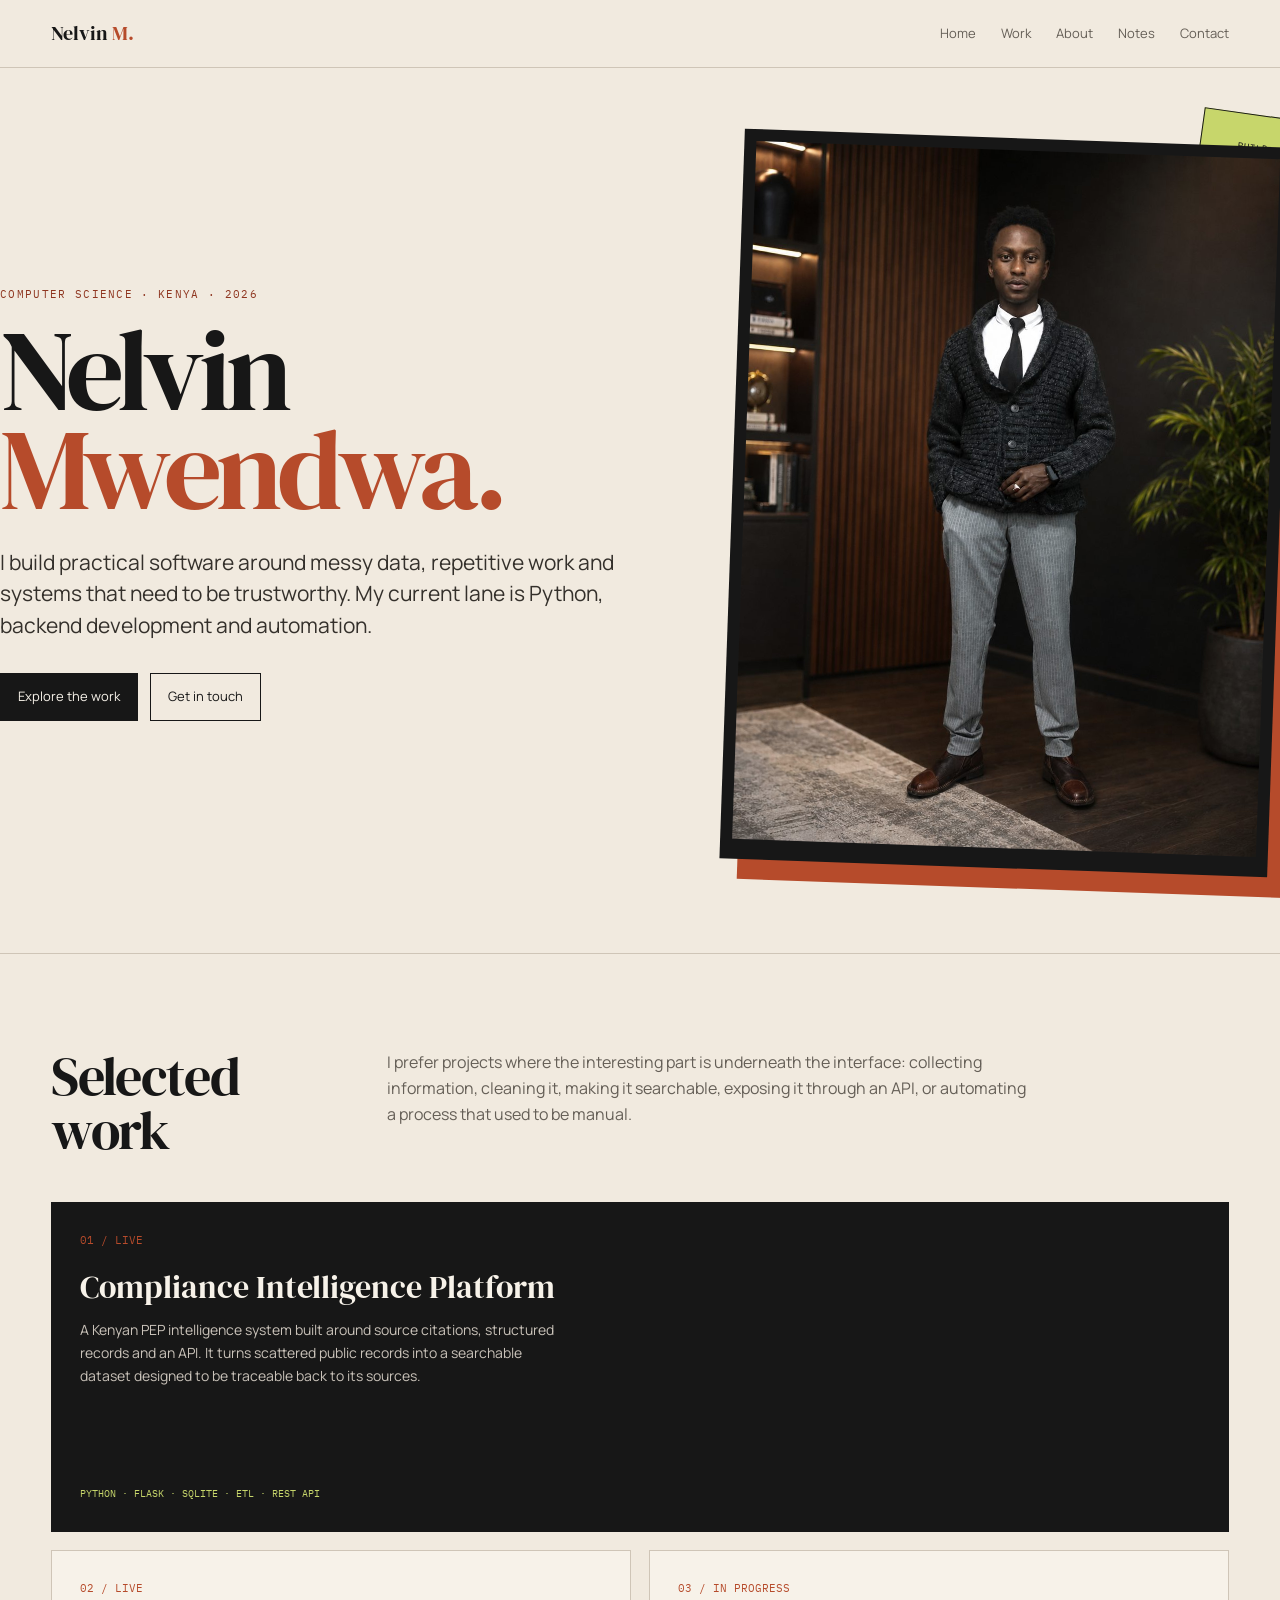
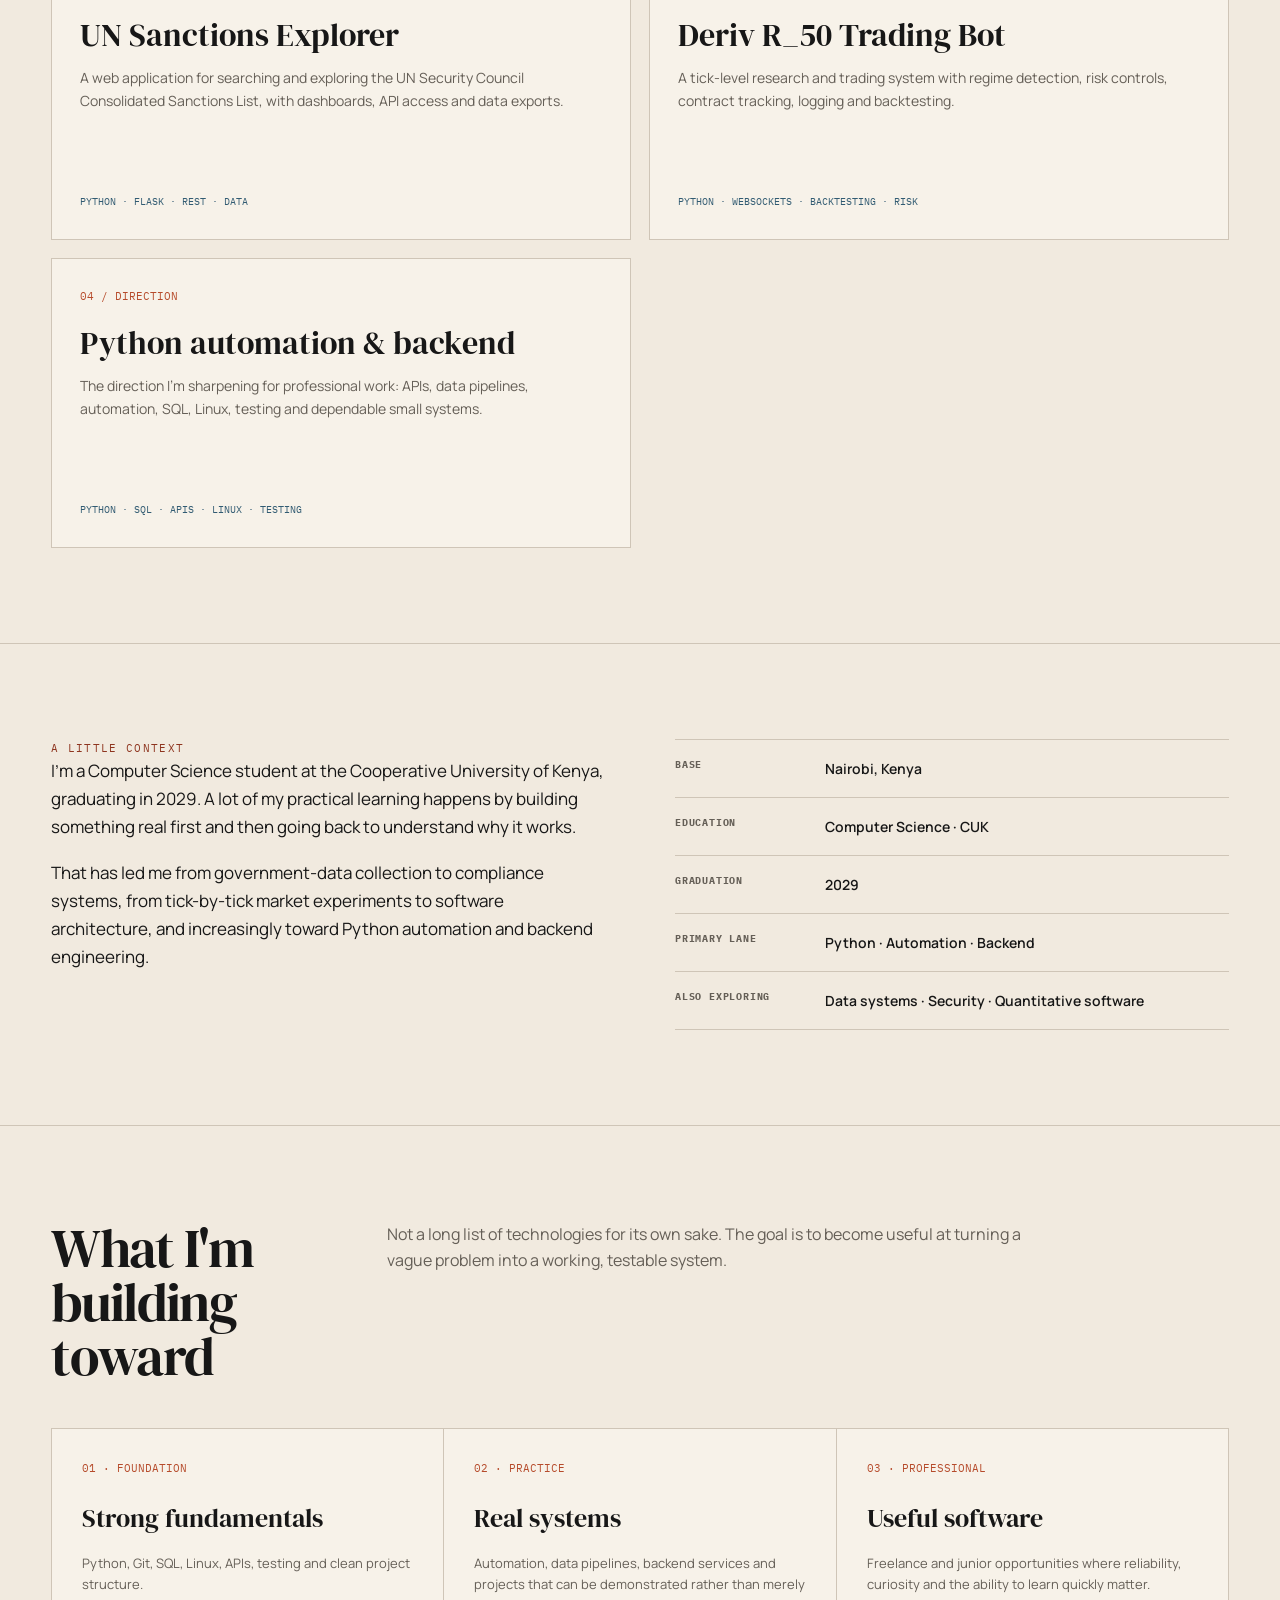
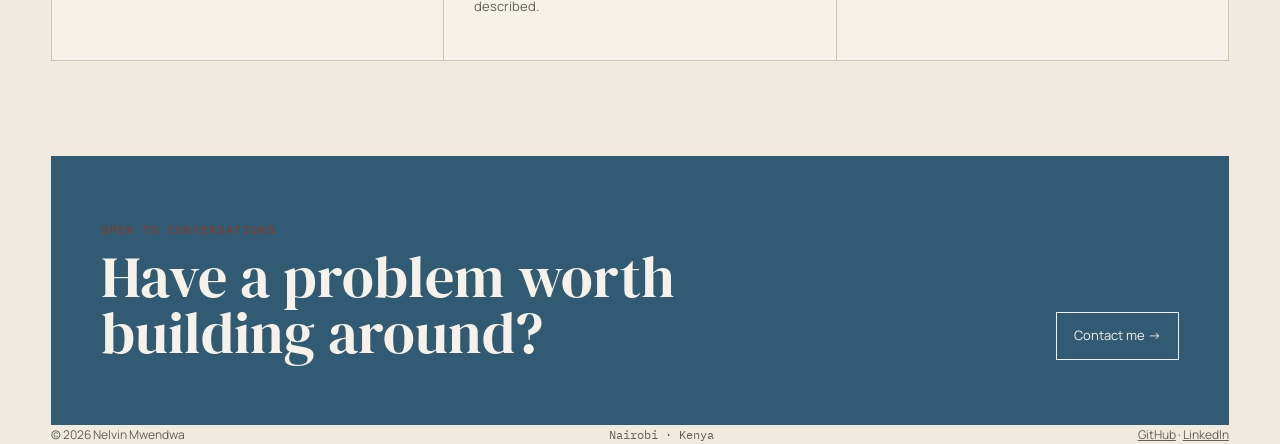
==== index.html @ d25e1cb7 "add canonical tags and fix structured data url" ====
<!doctype html><html lang="en"><head><meta charset="utf-8"><meta name="viewport" content="width=device-width,initial-scale=1">
<title>Computer Science · Python · Systems · Nelvin Mwendwa</title><meta name="description" content="Nelvin Mwendwa is a Computer Science student in Kenya building Python automation, backend systems, compliance data tools and quantitative software.">
<link rel="canonical" href="https://nelvinmwendwa.github.io/">
<link rel="preconnect" href="https://fonts.googleapis.com"><link rel="preconnect" href="https://fonts.gstatic.com" crossorigin>
<link href="https://fonts.googleapis.com/css2?family=DM+Serif+Display&family=IBM+Plex+Mono:wght@400;500&family=Manrope:wght@400;500;600;700&display=swap" rel="stylesheet"><link rel="stylesheet" href="styles.css">
<script type="application/ld+json">{"@context":"https://schema.org","@type":"Person","name":"Nelvin Mwendwa","alternateName":"Saint","jobTitle":"Computer Science student and Python / automation developer","url":"https://nelvinmwendwa.github.io/","sameAs":["https://github.com/nelvinmwendwa","https://www.linkedin.com/in/nelvin-mwendwa/"],"email":"mailto:mwendwanelvin6@gmail.com","description":"Computer Science student from Kenya building Python automation, backend systems, compliance data tools and quantitative software."}</script></head><body>
<header class="site-header"><div class="nav"><a class="brand" href="index.html">Nelvin <span>M.</span></a><nav class="navlinks"><a href="index.html">Home</a><a href="work.html">Work</a><a href="about.html">About</a><a href="writing.html">Notes</a><a href="contact.html">Contact</a></nav></div></header>
<main>
<div class="container hero">
  <div>
    <div class="kicker">Computer Science · Kenya · 2026</div>
    <h1>Nelvin<br><em>Mwendwa.</em></h1>
    <p class="lead">I build practical software around messy data, repetitive work and systems that need to be trustworthy. My current lane is Python, backend development and automation.</p>
    <div class="hero-actions"><a class="button primary" href="work.html">Explore the work</a><a class="button" href="contact.html">Get in touch</a></div>
  </div>
  <div class="hero-card"><div class="stamp">BUILD<br>TEST<br>LEARN<br>REPEAT</div><div class="photo-frame"><img src="images/portrait.jpg" alt="Portrait of Nelvin Mwendwa"></div></div>
</div>

<section class="section"><div class="container">
 <div class="section-head"><h2>Selected work</h2><p>I prefer projects where the interesting part is underneath the interface: collecting information, cleaning it, making it searchable, exposing it through an API, or automating a process that used to be manual.</p></div>
 <div class="work-grid">
  <a class="project feature" href="https://compliance-intelligence-platform-hncx.onrender.com/" target="_blank" rel="noopener"><div><div class="number">01 / LIVE</div><h3>Compliance Intelligence Platform</h3><p>A Kenyan PEP intelligence system built around source citations, structured records and an API. It turns scattered public records into a searchable dataset designed to be traceable back to its sources.</p></div><div class="stack">PYTHON · FLASK · SQLITE · ETL · REST API</div></a>
  <a class="project" href="https://un-sanctions-explorer.onrender.com/" target="_blank" rel="noopener"><div><div class="number">02 / LIVE</div><h3>UN Sanctions Explorer</h3><p>A web application for searching and exploring the UN Security Council Consolidated Sanctions List, with dashboards, API access and data exports.</p></div><div class="stack">PYTHON · FLASK · REST · DATA</div></a>
  <a class="project" href="https://github.com/nelvinmwendwa" target="_blank" rel="noopener"><div><div class="number">03 / IN PROGRESS</div><h3>Deriv R_50 Trading Bot</h3><p>A tick-level research and trading system with regime detection, risk controls, contract tracking, logging and backtesting.</p></div><div class="stack">PYTHON · WEBSOCKETS · BACKTESTING · RISK</div></a>
  <a class="project" href="work.html#automation"><div><div class="number">04 / DIRECTION</div><h3>Python automation & backend</h3><p>The direction I'm sharpening for professional work: APIs, data pipelines, automation, SQL, Linux, testing and dependable small systems.</p></div><div class="stack">PYTHON · SQL · APIS · LINUX · TESTING</div></a>
 </div>
</div></section>

<section class="section"><div class="container split">
 <div><div class="eyebrow">A little context</div><div class="copy"><p>I'm a Computer Science student at the Cooperative University of Kenya, graduating in 2029. A lot of my practical learning happens by building something real first and then going back to understand why it works.</p><p>That has led me from government-data collection to compliance systems, from tick-by-tick market experiments to software architecture, and increasingly toward Python automation and backend engineering.</p></div></div>
 <div class="fact-list">
  <div class="fact"><b>Base</b><span>Nairobi, Kenya</span></div><div class="fact"><b>Education</b><span>Computer Science · CUK</span></div><div class="fact"><b>Graduation</b><span>2029</span></div><div class="fact"><b>Primary lane</b><span>Python · Automation · Backend</span></div><div class="fact"><b>Also exploring</b><span>Data systems · Security · Quantitative software</span></div>
 </div>
</div></section>

<section class="section"><div class="container">
 <div class="section-head"><h2>What I'm building toward</h2><p>Not a long list of technologies for its own sake. The goal is to become useful at turning a vague problem into a working, testable system.</p></div>
 <div class="path"><article><div class="year">01 · FOUNDATION</div><h3>Strong fundamentals</h3><p>Python, Git, SQL, Linux, APIs, testing and clean project structure.</p></article><article><div class="year">02 · PRACTICE</div><h3>Real systems</h3><p>Automation, data pipelines, backend services and projects that can be demonstrated rather than merely described.</p></article><article><div class="year">03 · PROFESSIONAL</div><h3>Useful software</h3><p>Freelance and junior opportunities where reliability, curiosity and the ability to learn quickly matter.</p></article></div>
</div></section>

<div class="container"><section class="contact-band"><div><div class="eyebrow">Open to conversations</div><h2>Have a problem worth building around?</h2></div><a class="button" href="contact.html">Contact me →</a></section></div>
</main><footer class="container"><div>© 2026 Nelvin Mwendwa</div><div class="mono">Nairobi · Kenya</div><div><a href="https://github.com/nelvinmwendwa" target="_blank" rel="noopener">GitHub</a> · <a href="https://www.linkedin.com/in/nelvin-mwendwa/" target="_blank" rel="noopener">LinkedIn</a></div></footer></body></html>
---- styles.css ----
:root{
 --bg:#f1eadf; --paper:#f7f2e9; --ink:#171717; --muted:#655f57; --line:#cfc5b7;
 --rust:#b64b2b; --rust-dark:#8e351f; --blue:#315b72; --lime:#c7d66b;
 --serif:"DM Serif Display",Georgia,serif; --sans:"Manrope",system-ui,sans-serif; --mono:"IBM Plex Mono",monospace;
}
*{box-sizing:border-box}
html{scroll-behavior:smooth}
body{margin:0;background:var(--bg);color:var(--ink);font-family:var(--sans);line-height:1.65;-webkit-font-smoothing:antialiased}
a{color:inherit}
::selection{background:var(--lime);color:var(--ink)}
.site-header{position:sticky;top:0;z-index:20;background:rgba(241,234,223,.92);backdrop-filter:blur(10px);border-bottom:1px solid var(--line)}
.nav{max-width:1180px;margin:auto;padding:17px 28px;display:flex;justify-content:space-between;align-items:center}
.brand{font-family:var(--serif);font-size:20px;text-decoration:none}
.brand span{color:var(--rust)}
.navlinks{display:flex;gap:25px;font-size:13px}
.navlinks a{text-decoration:none;color:var(--muted)}
.navlinks a:hover,.navlinks a.active{color:var(--rust-dark)}
.container{max-width:1180px;margin:auto;padding:0 28px}
.hero{min-height:calc(100vh - 66px);display:grid;grid-template-columns:1.1fr .9fr;gap:70px;align-items:center;padding:70px 0 85px}
.kicker,.eyebrow{font-family:var(--mono);font-size:11px;letter-spacing:.12em;text-transform:uppercase;color:var(--rust-dark)}
.hero h1{font-family:var(--serif);font-size:clamp(62px,9vw,126px);line-height:.86;letter-spacing:-.045em;margin:18px 0 28px;font-weight:400}
.hero h1 em{font-style:normal;color:var(--rust)}
.lead{font-size:21px;line-height:1.5;max-width:620px;color:#34302b}
.hero-actions{display:flex;gap:12px;flex-wrap:wrap;margin-top:32px}
.button{display:inline-block;padding:12px 17px;border:1px solid var(--ink);text-decoration:none;font-size:13px}
.button.primary{background:var(--ink);color:var(--paper)}
.button:hover{transform:translateY(-1px)}
.hero-card{position:relative}
.photo-frame{background:var(--ink);padding:12px;transform:rotate(2deg);box-shadow:18px 20px 0 var(--rust)}
.photo-frame img{width:100%;aspect-ratio:3/4;object-fit:cover;filter:saturate(.9)}
.stamp{position:absolute;right:-22px;top:-24px;width:105px;height:105px;border:1px solid var(--ink);background:var(--lime);display:grid;place-items:center;text-align:center;font-family:var(--mono);font-size:10px;line-height:1.3;transform:rotate(8deg)}
.section{padding:95px 0;border-top:1px solid var(--line)}
.section-head{display:grid;grid-template-columns:.34fr 1fr;gap:50px;margin-bottom:45px}
.section-head h2{font-family:var(--serif);font-size:54px;line-height:1;margin:0;font-weight:400;letter-spacing:-.03em}
.section-head p{max-width:650px;margin:0;color:var(--muted);font-size:16px}
.work-grid{display:grid;grid-template-columns:repeat(2,1fr);gap:18px}
.project{background:var(--paper);border:1px solid var(--line);padding:28px;min-height:290px;display:flex;flex-direction:column;justify-content:space-between;text-decoration:none;transition:.18s ease}
.project:hover{border-color:var(--rust);transform:translateY(-4px);box-shadow:8px 8px 0 var(--rust)}
.project .number{font-family:var(--mono);font-size:11px;color:var(--rust)}
.project h3{font-family:var(--serif);font-size:32px;line-height:1.05;margin:22px 0 12px;font-weight:400}
.project p{color:var(--muted);font-size:14px;max-width:55ch}
.project .stack{font-family:var(--mono);font-size:10px;color:var(--blue);margin-top:20px}
.feature{grid-column:span 2;background:var(--ink);color:var(--paper);border-color:var(--ink);min-height:330px}
.feature p{color:#c9c2b9}
.feature .stack{color:var(--lime)}
.feature:hover{box-shadow:10px 10px 0 var(--lime)}
.split{display:grid;grid-template-columns:1fr 1fr;gap:70px}
.copy{font-size:17px;max-width:62ch}
.copy p{margin:0 0 18px}
.fact-list{border-top:1px solid var(--line)}
.fact{display:grid;grid-template-columns:130px 1fr;gap:20px;padding:17px 0;border-bottom:1px solid var(--line);font-size:14px}
.fact b{font-family:var(--mono);font-size:10px;text-transform:uppercase;letter-spacing:.08em;color:var(--muted)}
.fact span{font-weight:600}
.path{display:grid;grid-template-columns:repeat(3,1fr);gap:1px;background:var(--line);border:1px solid var(--line)}
.path article{background:var(--paper);padding:30px;min-height:210px}
.path .year{font-family:var(--mono);font-size:11px;color:var(--rust)}
.path h3{font-family:var(--serif);font-size:26px;font-weight:400;margin:20px 0 8px}
.path p{font-size:13px;color:var(--muted)}
.contact-band{background:var(--blue);color:#f7f2e9;padding:65px 50px;display:flex;justify-content:space-between;gap:35px;align-items:end}
.contact-band h2{font-family:var(--serif);font-weight:400;font-size:58px;line-height:.95;margin:10px 0 0;max-width:700px}
.contact-band .button{border-color:#f7f2e9;color:#f7f2e9}
footer{padding:45px 0 60px;display:flex;justify-content:space-between;gap:20px;font-size:12px;color:var(--muted)}
.mono{font-family:var(--mono)}
.page-hero{padding:85px 0 60px}
.page-hero h1{font-family:var(--serif);font-weight:400;font-size:78px;line-height:.95;margin:14px 0 20px;letter-spacing:-.035em}
.page-hero p{font-size:18px;max-width:650px;color:var(--muted)}
.entries{border-top:1px solid var(--line)}
.entry{display:grid;grid-template-columns:150px 1fr 150px;gap:30px;padding:30px 0;border-bottom:1px solid var(--line)}
.entry .date{font-family:var(--mono);font-size:11px;color:var(--muted)}
.entry h2{font-family:var(--serif);font-weight:400;font-size:30px;margin:0 0 9px}
.entry p{font-size:14px;color:var(--muted);margin:0;max-width:65ch}
.tag{text-align:right;font-family:var(--mono);font-size:10px;color:var(--rust-dark)}
.prose{max-width:720px;font-size:17px}
.prose h2{font-family:var(--serif);font-weight:400;font-size:38px;margin-top:55px}
.prose p{margin:0 0 20px}
.contact-list{max-width:760px}
.contact-row{display:grid;grid-template-columns:150px 1fr;gap:25px;padding:22px 0;border-top:1px solid var(--line);text-decoration:none}
.contact-row:last-child{border-bottom:1px solid var(--line)}
.contact-row .label{font-family:var(--mono);font-size:10px;color:var(--muted);text-transform:uppercase}
.contact-row .value{font-family:var(--serif);font-size:26px}
@media(max-width:820px){
 .hero{grid-template-columns:1fr;gap:50px;padding-top:55px}
 .hero h1{font-size:72px}.hero-card{max-width:520px}
 .section-head,.split{grid-template-columns:1fr;gap:25px}.work-grid{grid-template-columns:1fr}.feature{grid-column:auto}
 .path{grid-template-columns:1fr}.contact-band{display:block;padding:45px 28px}.contact-band h2{font-size:45px;margin-bottom:30px}
 .entry{grid-template-columns:90px 1fr}.tag{display:none}.page-hero h1{font-size:60px}
}
@media(max-width:560px){
 .nav{padding:14px 18px}.container{padding:0 18px}.navlinks{gap:12px;font-size:11px}.brand{font-size:17px}
 .hero{min-height:auto;padding:60px 0 75px}.hero h1{font-size:58px}.lead{font-size:18px}
 .section{padding:70px 0}.section-head h2{font-size:45px}.project{padding:23px}.project h3{font-size:27px}
 .fact{grid-template-columns:95px 1fr}.contact-row{grid-template-columns:90px 1fr}.contact-row .value{font-size:20px}
 footer{display:block} footer>*{margin-bottom:12px}
}

/* 2026 responsive pass */
.container{width:100%;max-width:none;margin:0;padding-left:clamp(18px,4vw,64px);padding-right:clamp(18px,4vw,64px)}
.nav{width:100%;max-width:none;margin:0;padding:17px clamp(18px,4vw,64px)}
.hero{width:100%;padding-left:0;padding-right:0;grid-template-columns:minmax(0,1.08fr) minmax(280px,.92fr);gap:clamp(36px,7vw,110px)}
.hero-card{max-width:760px;margin-left:auto;width:100%}
.photo-frame{width:100%}
.section-head{grid-template-columns:minmax(240px,.34fr) minmax(0,1fr)}
.work-grid,.path{width:100%}
.page-hero{max-width:1100px}
.notes-intro{display:grid;grid-template-columns:minmax(300px,.9fr) minmax(0,1fr);gap:clamp(30px,7vw,110px);padding:0 0 80px;align-items:end}
.notes-intro h2,.write-cta h2{font-family:var(--serif);font-size:clamp(38px,5vw,68px);font-weight:400;line-height:.98;letter-spacing:-.035em;margin:12px 0 0}
.notes-intro p{max-width:62ch;color:var(--muted);font-size:16px;margin:0}
.note-entry{grid-template-columns:clamp(100px,12vw,170px) minmax(0,1fr) clamp(100px,12vw,170px)}
.note-entry>div:nth-child(2){max-width:850px}
.note-entry p+p{margin-top:15px}
.write-cta{margin:80px 0 20px;padding:clamp(32px,5vw,70px);background:var(--ink);color:var(--paper);display:flex;justify-content:space-between;align-items:end;gap:40px}
.write-cta h2{max-width:760px}
.write-cta p{max-width:650px;color:#c9c2b9;margin:18px 0 0}
.write-cta .button{flex:0 0 auto;white-space:nowrap}

@media(min-width:1400px){
 .hero h1{font-size:clamp(100px,9vw,154px)}
 .lead{font-size:23px;max-width:700px}
 .project{min-height:330px;padding:36px}
 .project h3{font-size:38px}
 .section{padding-top:120px;padding-bottom:120px}
 .page-hero{padding-top:110px;padding-bottom:80px}
}
@media(max-width:820px){
 .hero{grid-template-columns:1fr;gap:50px}
 .hero-card{max-width:600px;margin:0}
 .notes-intro{grid-template-columns:1fr;gap:25px;padding-bottom:60px}
 .note-entry{grid-template-columns:90px minmax(0,1fr)}
 .note-entry .tag{display:none}
 .write-cta{display:block}
 .write-cta .button{margin-top:28px}
}
@media(max-width:560px){
 .nav{padding-top:14px;padding-bottom:14px}
 .navlinks{gap:10px;overflow-x:auto;white-space:nowrap;max-width:78vw;padding-bottom:2px}
 .hero h1{font-size:clamp(52px,16vw,72px)}
 .hero{padding-top:48px}
 .section{padding-top:65px;padding-bottom:65px}
 .page-hero{padding-top:65px;padding-bottom:48px}
 .page-hero h1{font-size:clamp(48px,14vw,64px)}
 .section-head h2{font-size:clamp(40px,12vw,52px)}
 .note-entry{grid-template-columns:1fr;gap:12px;padding:26px 0}
 .note-entry .date{order:0}
 .note-entry h2{font-size:27px}
 .write-cta{margin-top:55px;padding:30px 22px}
 .write-cta h2{font-size:clamp(38px,11vw,50px)}
}
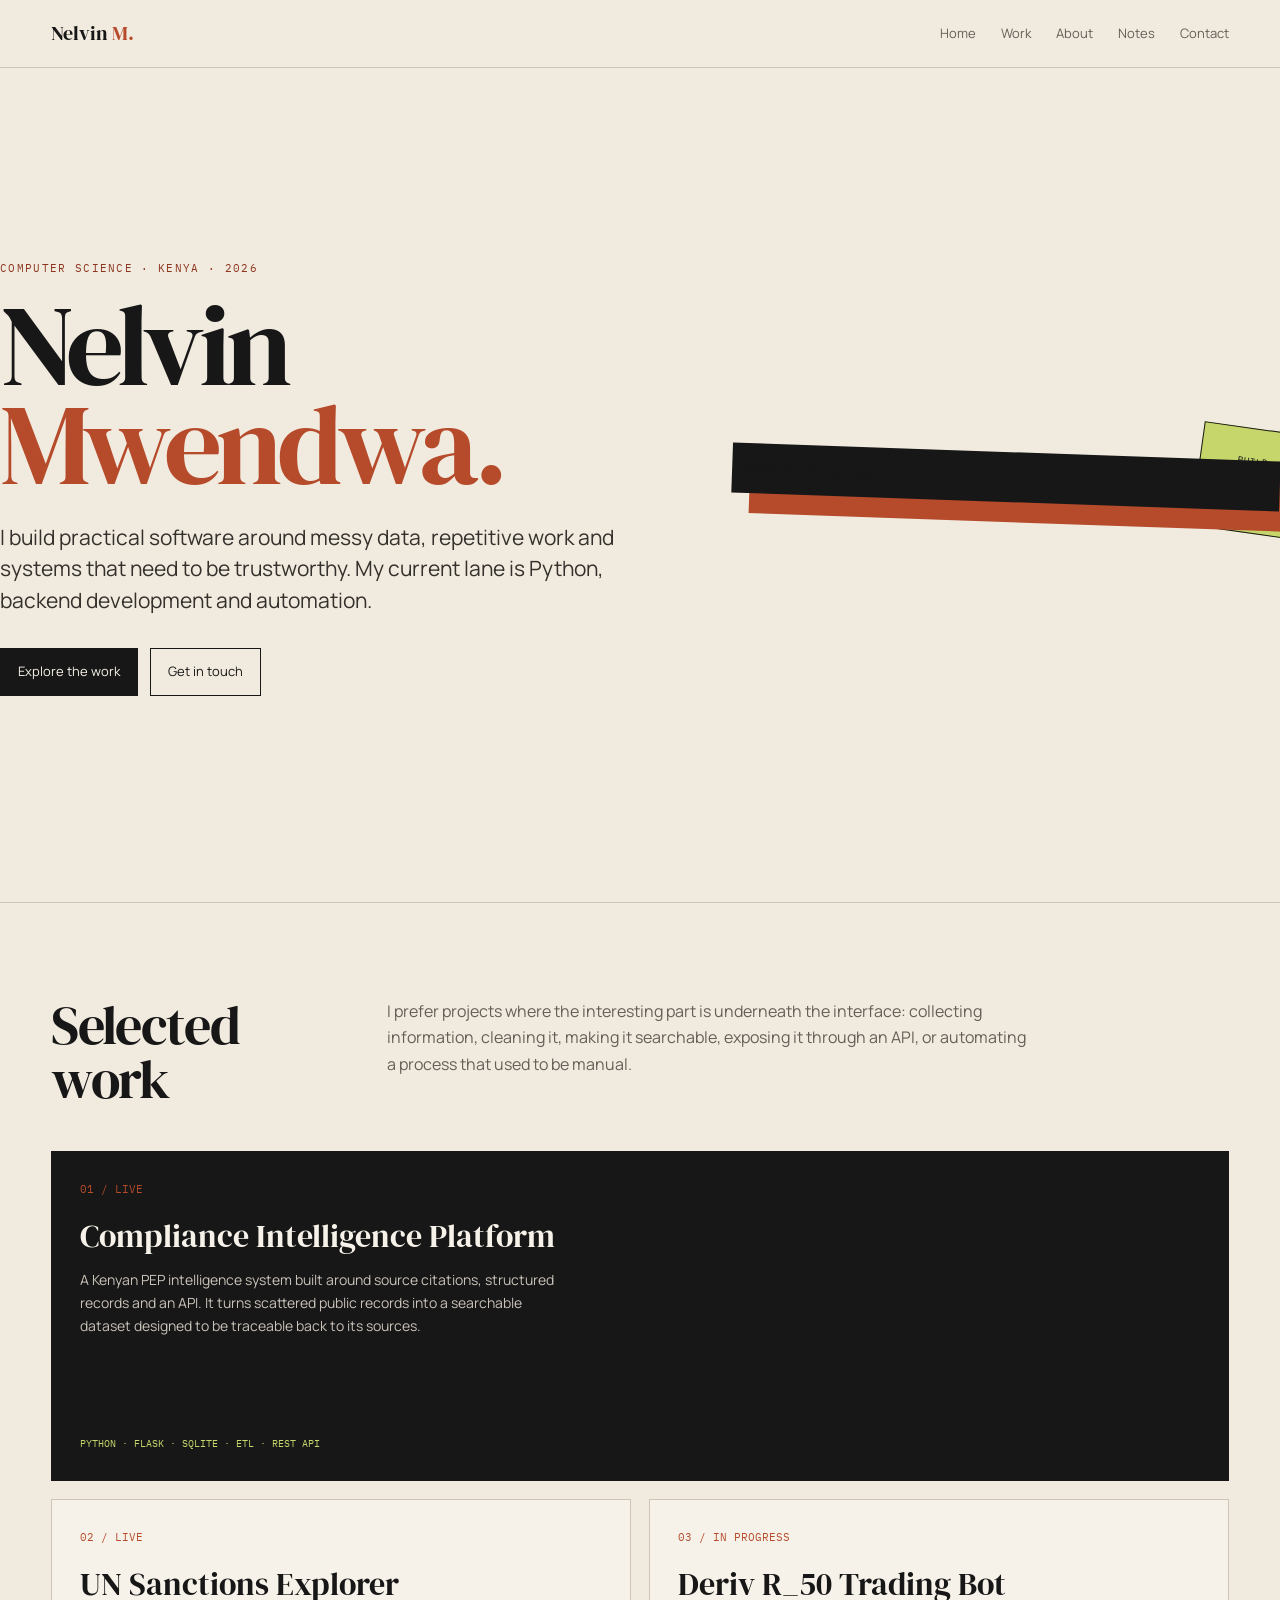
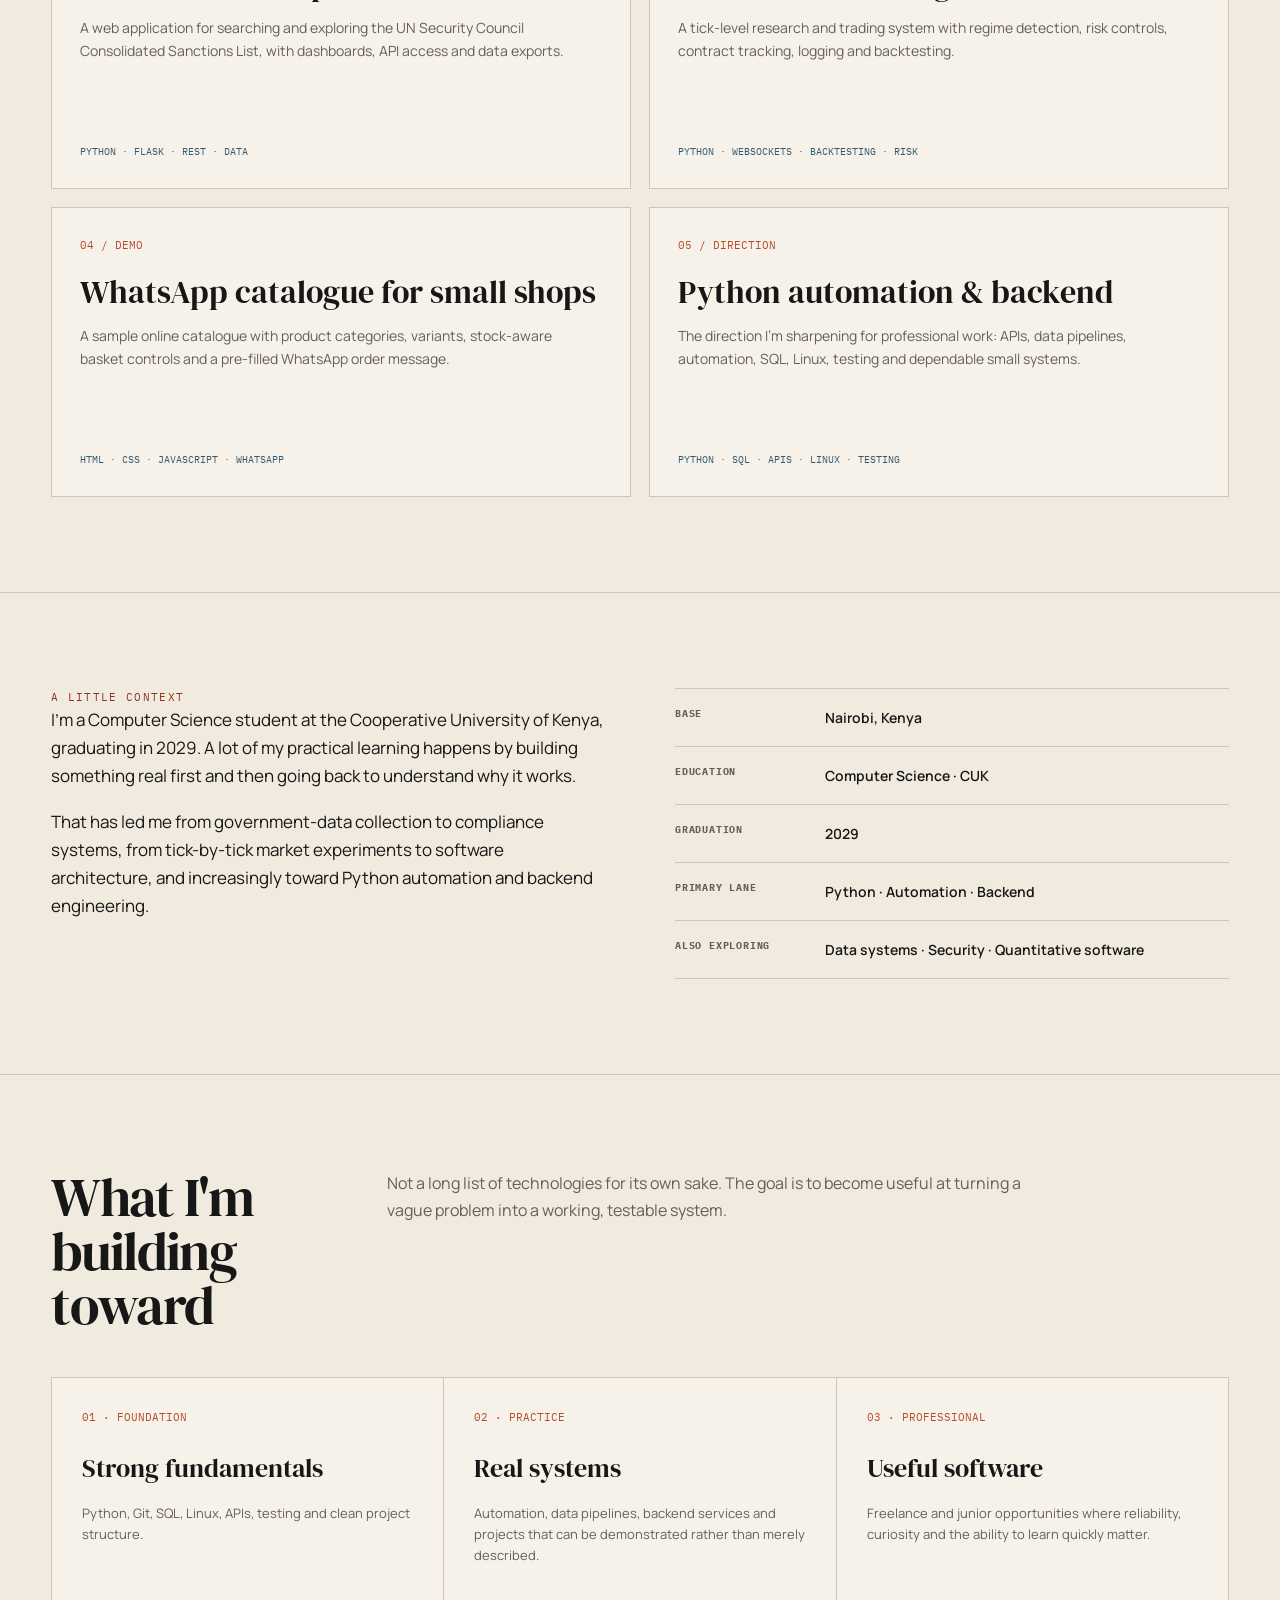
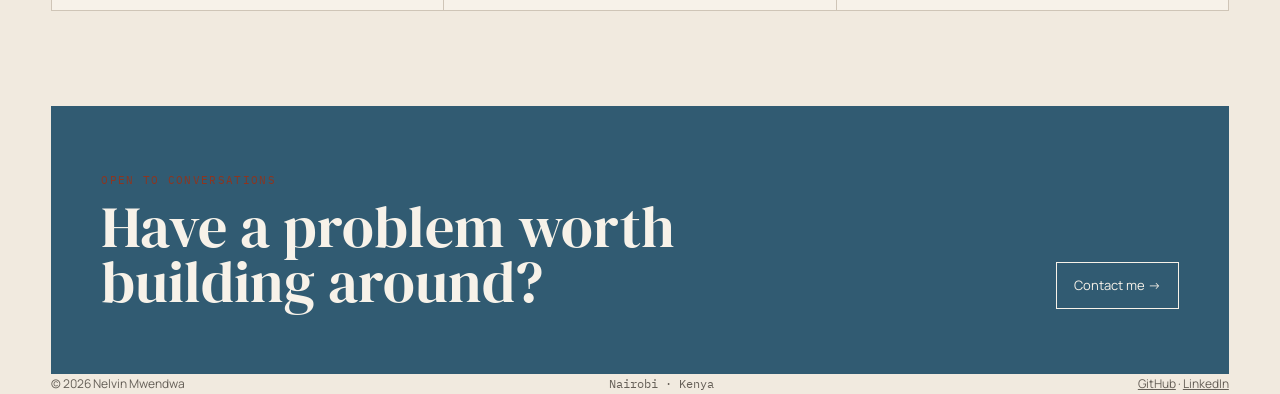
==== commit 15a03457: "Fix homepage portrait dependency and feature WhatsApp catalogue demo" ====
--- a/index.html
+++ b/index.html
@@ -13,7 +13,7 @@
     <p class="lead">I build practical software around messy data, repetitive work and systems that need to be trustworthy. My current lane is Python, backend development and automation.</p>
     <div class="hero-actions"><a class="button primary" href="work.html">Explore the work</a><a class="button" href="contact.html">Get in touch</a></div>
   </div>
-  <div class="hero-card"><div class="stamp">BUILD<br>TEST<br>LEARN<br>REPEAT</div><div class="photo-frame"><img src="images/portrait.jpg" alt="Portrait of Nelvin Mwendwa"></div></div>
+  <div class="hero-card"><div class="stamp">BUILD<br>TEST<br>LEARN<br>REPEAT</div><div class="photo-frame monogram" role="img" aria-label="NM monogram"><span>NM</span><small>BUILDING IN PUBLIC</small></div></div>
 </div>
 
 <section class="section"><div class="container">
@@ -22,7 +22,8 @@
   <a class="project feature" href="https://compliance-intelligence-platform-hncx.onrender.com/" target="_blank" rel="noopener"><div><div class="number">01 / LIVE</div><h3>Compliance Intelligence Platform</h3><p>A Kenyan PEP intelligence system built around source citations, structured records and an API. It turns scattered public records into a searchable dataset designed to be traceable back to its sources.</p></div><div class="stack">PYTHON · FLASK · SQLITE · ETL · REST API</div></a>
   <a class="project" href="https://un-sanctions-explorer.onrender.com/" target="_blank" rel="noopener"><div><div class="number">02 / LIVE</div><h3>UN Sanctions Explorer</h3><p>A web application for searching and exploring the UN Security Council Consolidated Sanctions List, with dashboards, API access and data exports.</p></div><div class="stack">PYTHON · FLASK · REST · DATA</div></a>
   <a class="project" href="https://github.com/nelvinmwendwa" target="_blank" rel="noopener"><div><div class="number">03 / IN PROGRESS</div><h3>Deriv R_50 Trading Bot</h3><p>A tick-level research and trading system with regime detection, risk controls, contract tracking, logging and backtesting.</p></div><div class="stack">PYTHON · WEBSOCKETS · BACKTESTING · RISK</div></a>
-  <a class="project" href="work.html#automation"><div><div class="number">04 / DIRECTION</div><h3>Python automation & backend</h3><p>The direction I'm sharpening for professional work: APIs, data pipelines, automation, SQL, Linux, testing and dependable small systems.</p></div><div class="stack">PYTHON · SQL · APIS · LINUX · TESTING</div></a>
+  <a class="project" href="catalogue-demo/"><div><div class="number">04 / DEMO</div><h3>WhatsApp catalogue for small shops</h3><p>A sample online catalogue with product categories, variants, stock-aware basket controls and a pre-filled WhatsApp order message.</p></div><div class="stack">HTML · CSS · JAVASCRIPT · WHATSAPP</div></a>
+  <a class="project" href="work.html#automation"><div><div class="number">05 / DIRECTION</div><h3>Python automation & backend</h3><p>The direction I'm sharpening for professional work: APIs, data pipelines, automation, SQL, Linux, testing and dependable small systems.</p></div><div class="stack">PYTHON · SQL · APIS · LINUX · TESTING</div></a>
  </div>
 </div></section>
 
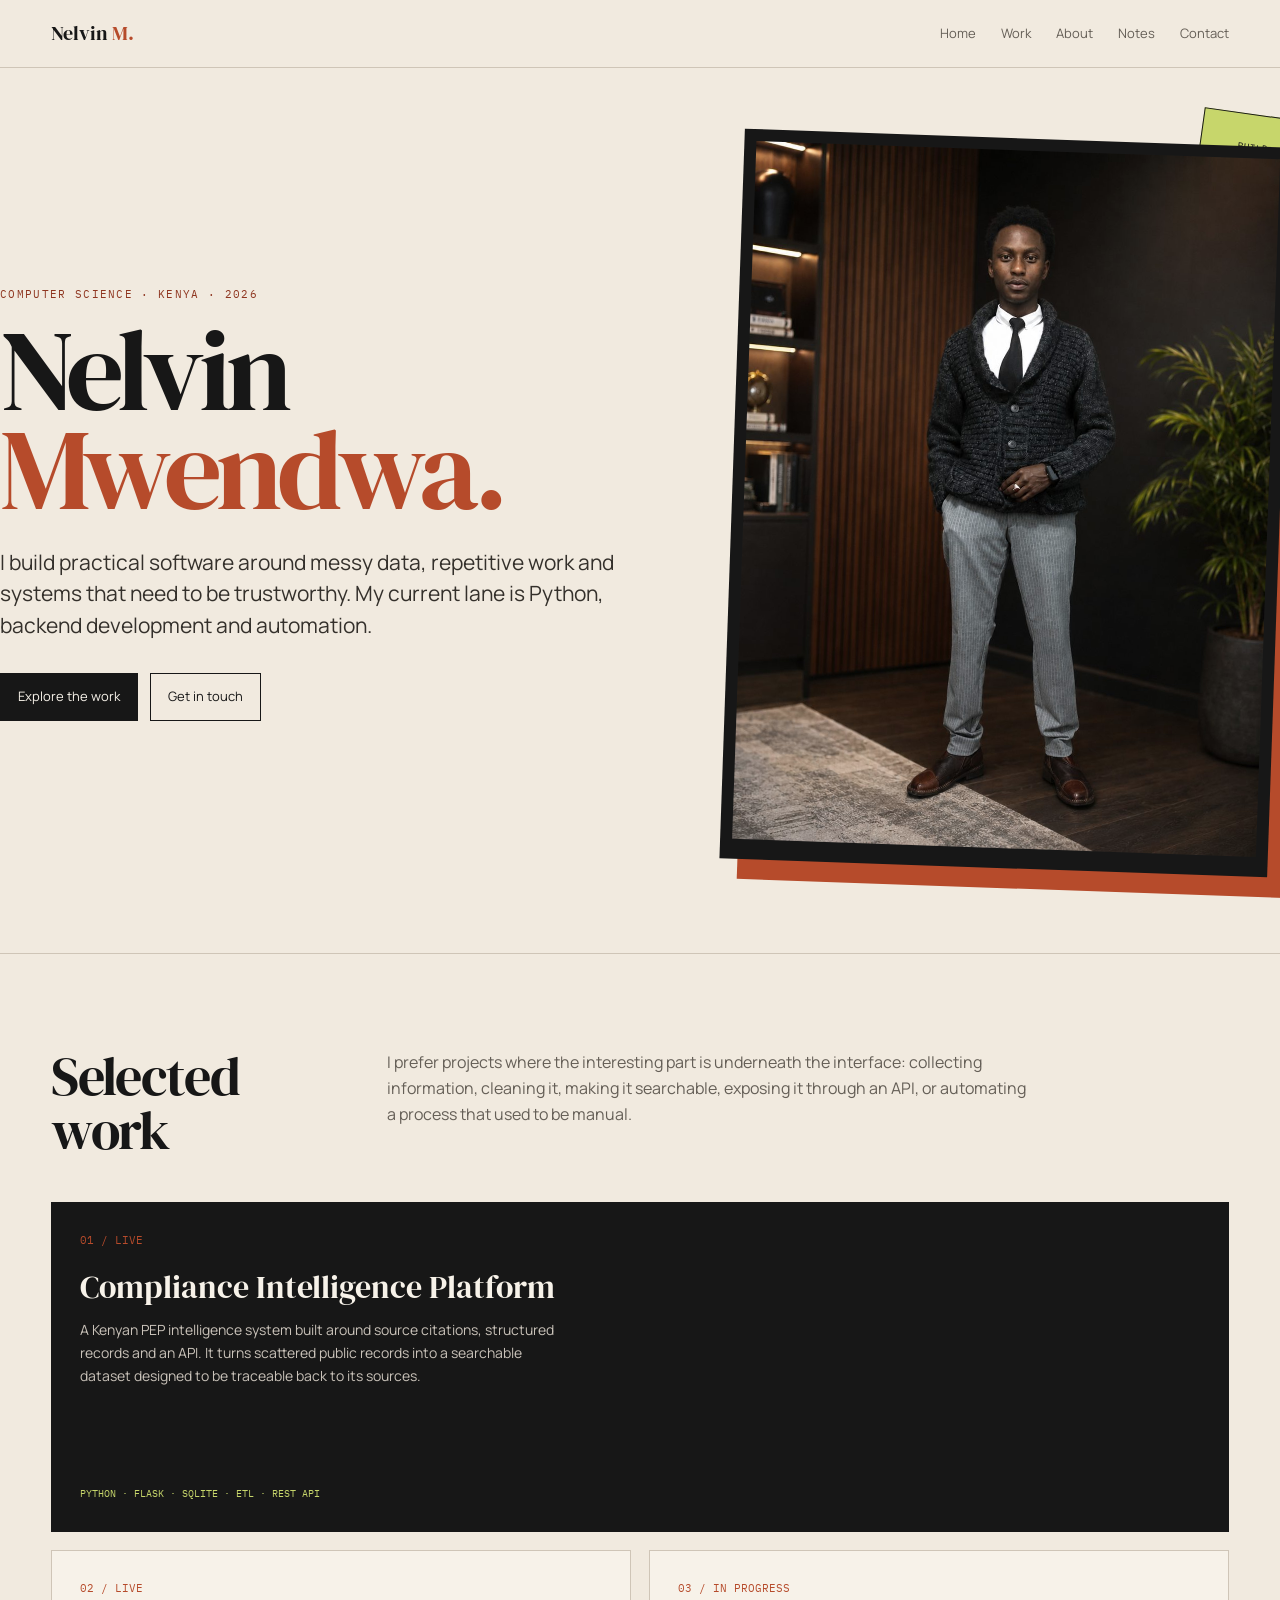
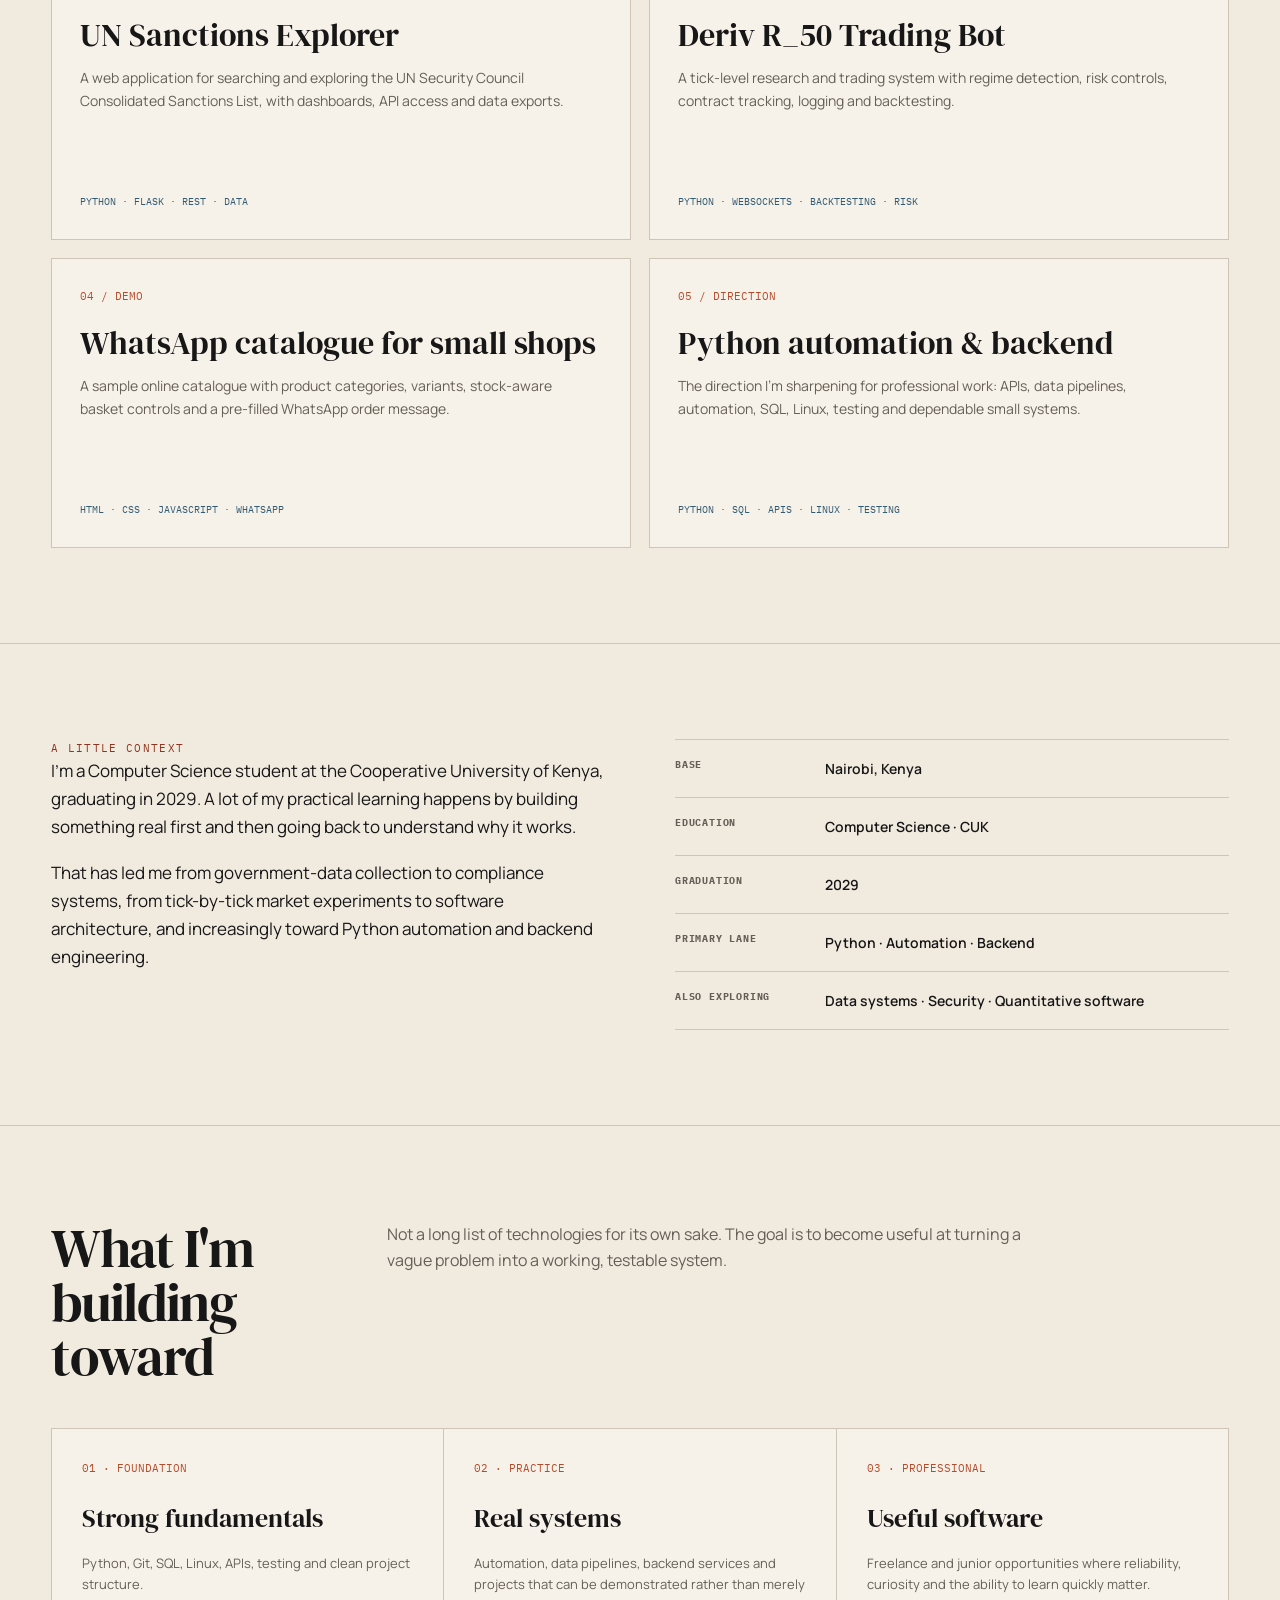
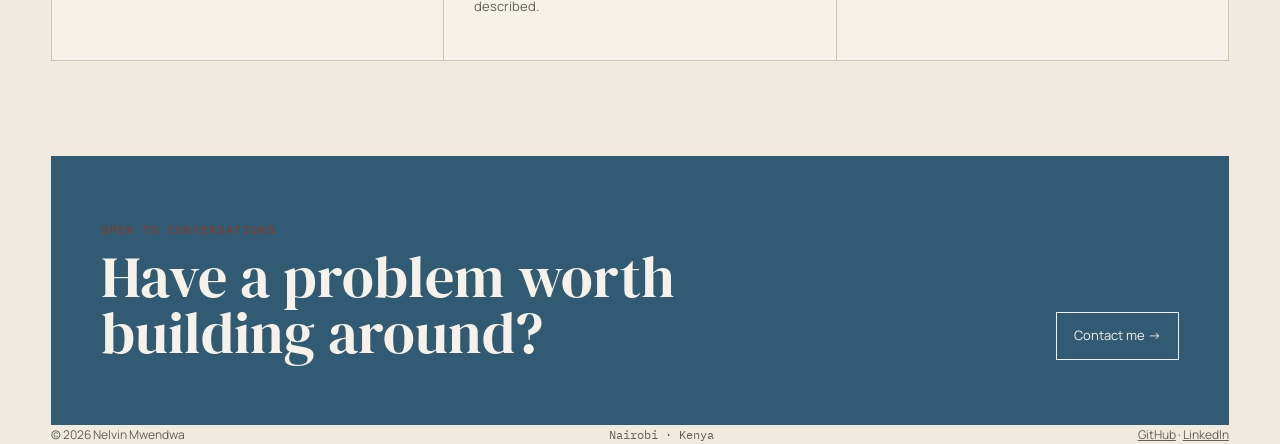
==== commit a86a45ec: "Restore profile portrait on homepage" ====
--- a/index.html
+++ b/index.html
@@ -13,7 +13,7 @@
     <p class="lead">I build practical software around messy data, repetitive work and systems that need to be trustworthy. My current lane is Python, backend development and automation.</p>
     <div class="hero-actions"><a class="button primary" href="work.html">Explore the work</a><a class="button" href="contact.html">Get in touch</a></div>
   </div>
-  <div class="hero-card"><div class="stamp">BUILD<br>TEST<br>LEARN<br>REPEAT</div><div class="photo-frame monogram" role="img" aria-label="NM monogram"><span>NM</span><small>BUILDING IN PUBLIC</small></div></div>
+  <div class="hero-card"><div class="stamp">BUILD<br>TEST<br>LEARN<br>REPEAT</div><div class="photo-frame"><img src="images/portrait.jpg" alt="Portrait of Nelvin Mwendwa" loading="eager" fetchpriority="high"></div></div>
 </div>
 
 <section class="section"><div class="container">
--- a/styles.css
+++ b/styles.css
@@ -146,3 +146,8 @@
  .write-cta{margin-top:55px;padding:30px 22px}
  .write-cta h2{font-size:clamp(38px,11vw,50px)}
 }
+
+
+/* Text-based portrait fallback: keeps the hero complete without a local photo asset. */
+.photo-frame.monogram{display:grid;place-items:center;color:var(--lime);font:clamp(5.5rem,13vw,10.5rem)/1 "DM Serif Display",Georgia,serif;letter-spacing:-.08em}
+.photo-frame.monogram small{position:absolute;bottom:22px;left:0;right:0;text-align:center;color:#f7f2e9;font:10px "IBM Plex Mono",monospace;letter-spacing:.16em}
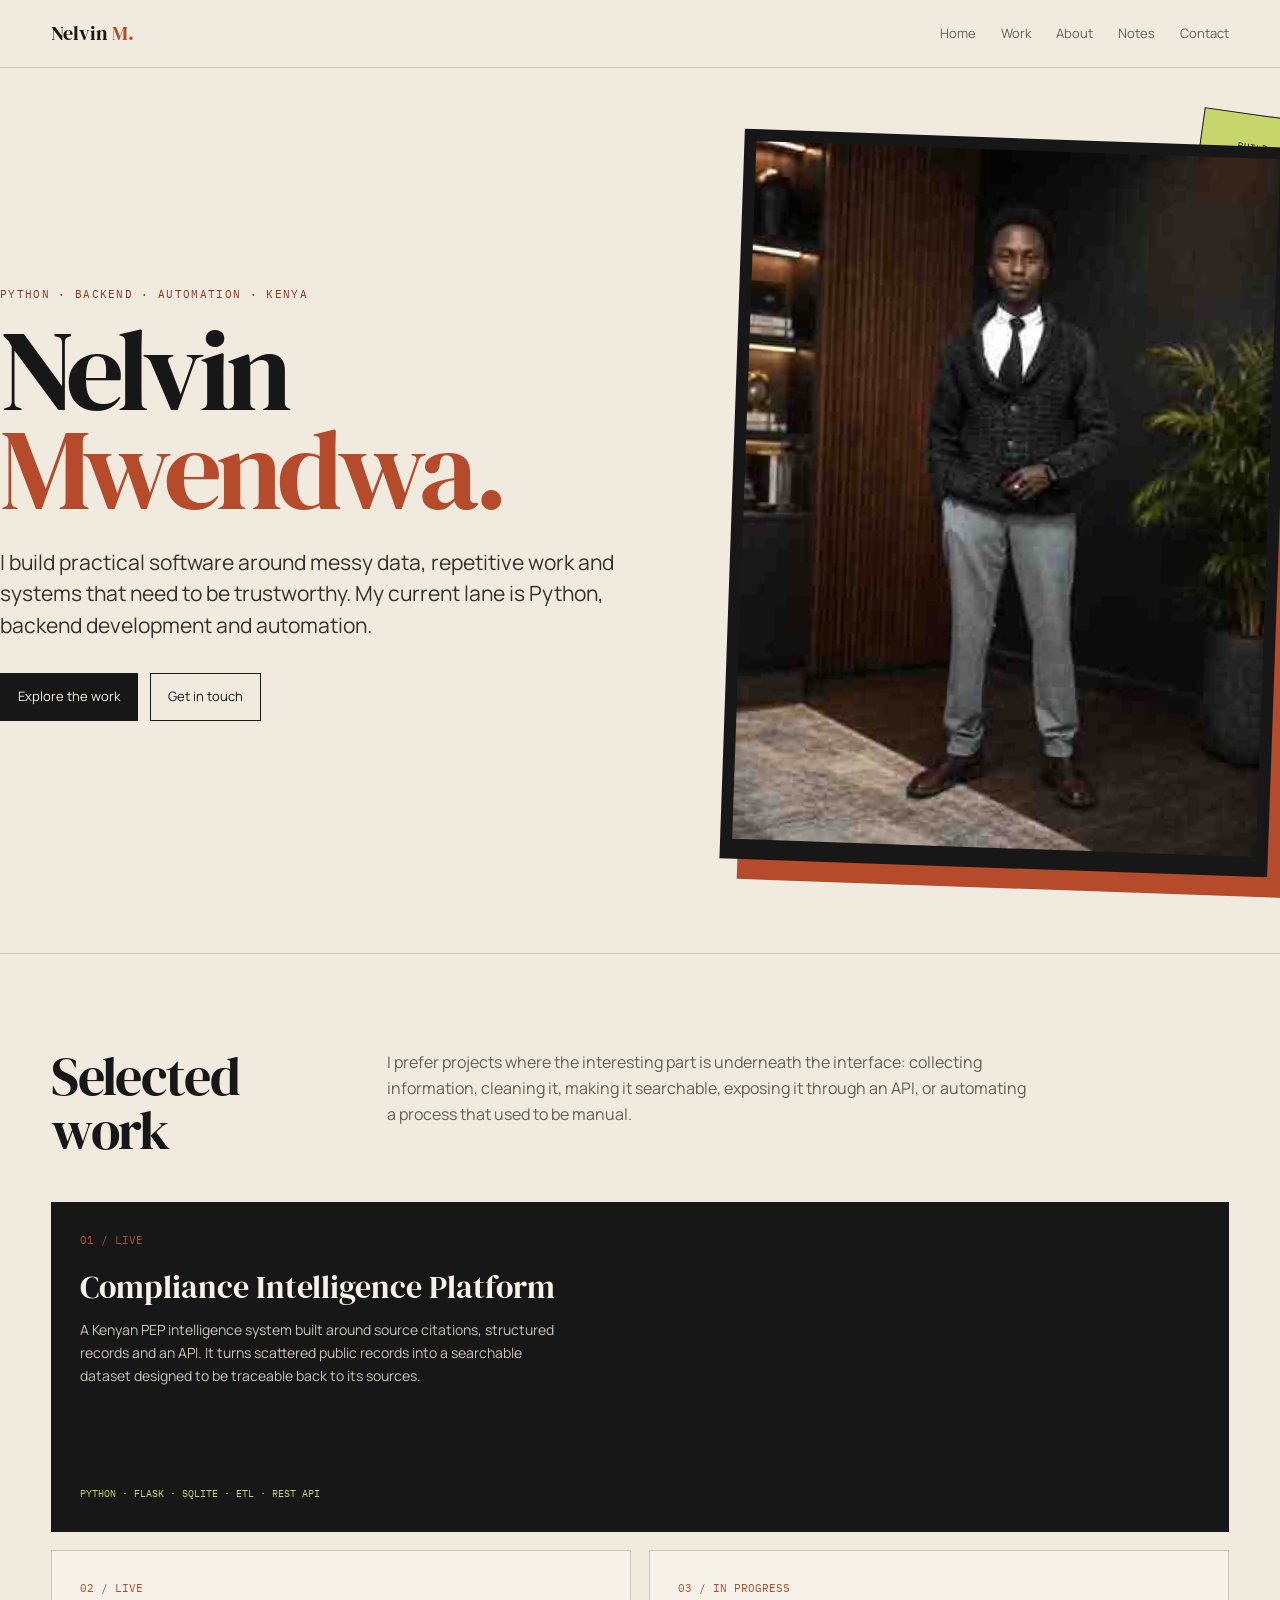
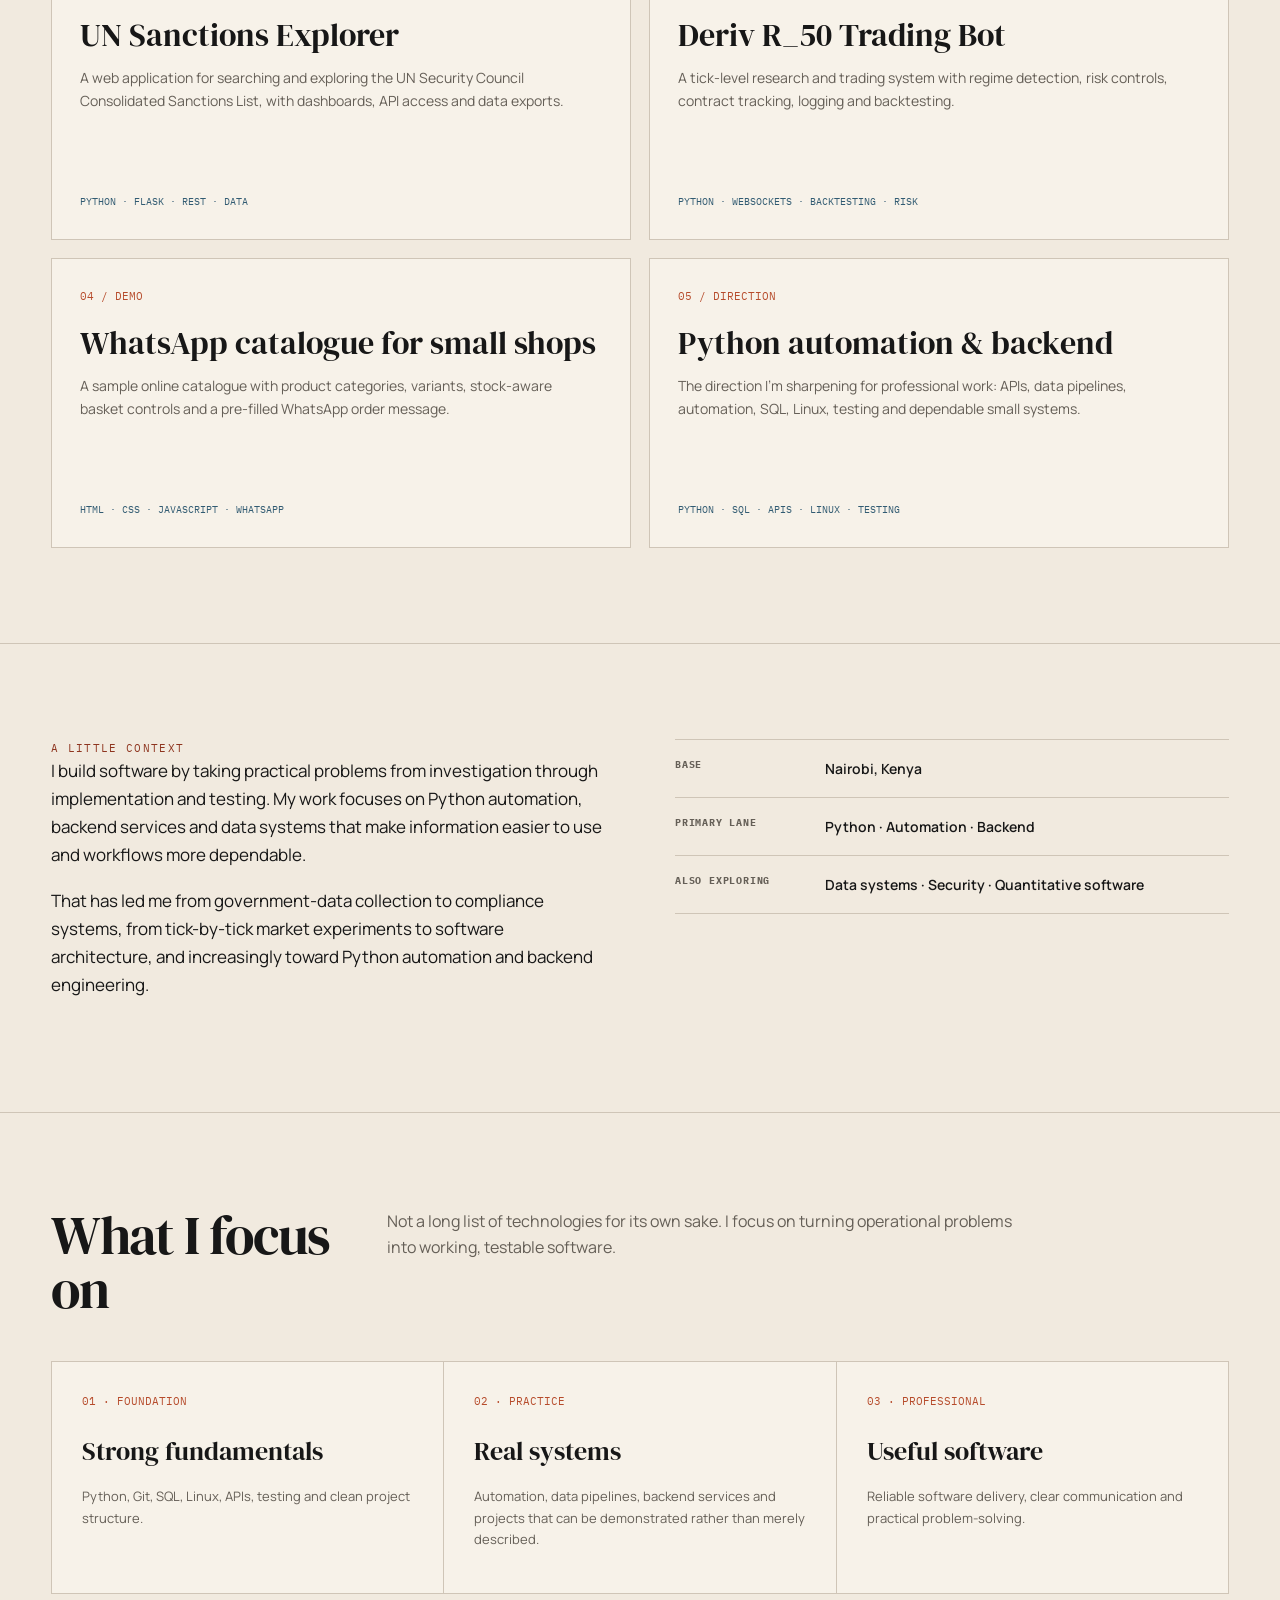
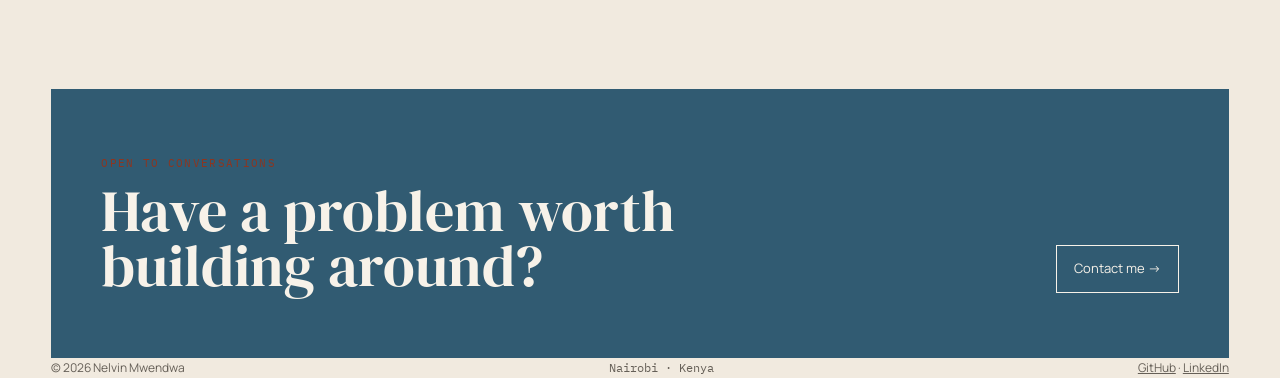
==== commit 58f83f41: "Position portfolio around services and technical work" ====
--- a/index.html
+++ b/index.html
@@ -1,14 +1,14 @@
 <!doctype html><html lang="en"><head><meta charset="utf-8"><meta name="viewport" content="width=device-width,initial-scale=1">
-<title>Computer Science · Python · Systems · Nelvin Mwendwa</title><meta name="description" content="Nelvin Mwendwa is a Computer Science student in Kenya building Python automation, backend systems, compliance data tools and quantitative software.">
+<title>Python Developer · Backend & Automation · Nelvin Mwendwa</title><meta name="description" content="Nelvin Mwendwa builds Python automation, backend systems, compliance data tools and practical software for data-driven workflows.">
 <link rel="canonical" href="https://nelvinmwendwa.github.io/">
 <link rel="preconnect" href="https://fonts.googleapis.com"><link rel="preconnect" href="https://fonts.gstatic.com" crossorigin>
 <link href="https://fonts.googleapis.com/css2?family=DM+Serif+Display&family=IBM+Plex+Mono:wght@400;500&family=Manrope:wght@400;500;600;700&display=swap" rel="stylesheet"><link rel="stylesheet" href="styles.css">
-<script type="application/ld+json">{"@context":"https://schema.org","@type":"Person","name":"Nelvin Mwendwa","alternateName":"Saint","jobTitle":"Computer Science student and Python / automation developer","url":"https://nelvinmwendwa.github.io/","sameAs":["https://github.com/nelvinmwendwa","https://www.linkedin.com/in/nelvin-mwendwa/"],"email":"mailto:mwendwanelvin6@gmail.com","description":"Computer Science student from Kenya building Python automation, backend systems, compliance data tools and quantitative software."}</script></head><body>
+<script type="application/ld+json">{"@context":"https://schema.org","@type":"Person","name":"Nelvin Mwendwa","alternateName":"Saint","jobTitle":"Python Developer and Automation Specialist","url":"https://nelvinmwendwa.github.io/","sameAs":["https://github.com/nelvinmwendwa","https://www.linkedin.com/in/nelvin-mwendwa/"],"email":"mailto:mwendwanelvin6@gmail.com","description":"Python developer in Kenya building automation, backend systems, compliance data tools and quantitative software."}</script></head><body>
 <header class="site-header"><div class="nav"><a class="brand" href="index.html">Nelvin <span>M.</span></a><nav class="navlinks"><a href="index.html">Home</a><a href="work.html">Work</a><a href="about.html">About</a><a href="writing.html">Notes</a><a href="contact.html">Contact</a></nav></div></header>
 <main>
 <div class="container hero">
   <div>
-    <div class="kicker">Computer Science · Kenya · 2026</div>
+    <div class="kicker">Python · Backend · Automation · Kenya</div>
     <h1>Nelvin<br><em>Mwendwa.</em></h1>
     <p class="lead">I build practical software around messy data, repetitive work and systems that need to be trustworthy. My current lane is Python, backend development and automation.</p>
     <div class="hero-actions"><a class="button primary" href="work.html">Explore the work</a><a class="button" href="contact.html">Get in touch</a></div>
@@ -28,15 +28,15 @@
 </div></section>
 
 <section class="section"><div class="container split">
- <div><div class="eyebrow">A little context</div><div class="copy"><p>I'm a Computer Science student at the Cooperative University of Kenya, graduating in 2029. A lot of my practical learning happens by building something real first and then going back to understand why it works.</p><p>That has led me from government-data collection to compliance systems, from tick-by-tick market experiments to software architecture, and increasingly toward Python automation and backend engineering.</p></div></div>
+ <div><div class="eyebrow">A little context</div><div class="copy"><p>I build software by taking practical problems from investigation through implementation and testing. My work focuses on Python automation, backend services and data systems that make information easier to use and workflows more dependable.</p><p>That has led me from government-data collection to compliance systems, from tick-by-tick market experiments to software architecture, and increasingly toward Python automation and backend engineering.</p></div></div>
  <div class="fact-list">
-  <div class="fact"><b>Base</b><span>Nairobi, Kenya</span></div><div class="fact"><b>Education</b><span>Computer Science · CUK</span></div><div class="fact"><b>Graduation</b><span>2029</span></div><div class="fact"><b>Primary lane</b><span>Python · Automation · Backend</span></div><div class="fact"><b>Also exploring</b><span>Data systems · Security · Quantitative software</span></div>
+  <div class="fact"><b>Base</b><span>Nairobi, Kenya</span></div><div class="fact"><b>Primary lane</b><span>Python · Automation · Backend</span></div><div class="fact"><b>Also exploring</b><span>Data systems · Security · Quantitative software</span></div>
  </div>
 </div></section>
 
 <section class="section"><div class="container">
- <div class="section-head"><h2>What I'm building toward</h2><p>Not a long list of technologies for its own sake. The goal is to become useful at turning a vague problem into a working, testable system.</p></div>
- <div class="path"><article><div class="year">01 · FOUNDATION</div><h3>Strong fundamentals</h3><p>Python, Git, SQL, Linux, APIs, testing and clean project structure.</p></article><article><div class="year">02 · PRACTICE</div><h3>Real systems</h3><p>Automation, data pipelines, backend services and projects that can be demonstrated rather than merely described.</p></article><article><div class="year">03 · PROFESSIONAL</div><h3>Useful software</h3><p>Freelance and junior opportunities where reliability, curiosity and the ability to learn quickly matter.</p></article></div>
+ <div class="section-head"><h2>What I focus on</h2><p>Not a long list of technologies for its own sake. I focus on turning operational problems into working, testable software.</p></div>
+ <div class="path"><article><div class="year">01 · FOUNDATION</div><h3>Strong fundamentals</h3><p>Python, Git, SQL, Linux, APIs, testing and clean project structure.</p></article><article><div class="year">02 · PRACTICE</div><h3>Real systems</h3><p>Automation, data pipelines, backend services and projects that can be demonstrated rather than merely described.</p></article><article><div class="year">03 · PROFESSIONAL</div><h3>Useful software</h3><p>Reliable software delivery, clear communication and practical problem-solving.</p></article></div>
 </div></section>
 
 <div class="container"><section class="contact-band"><div><div class="eyebrow">Open to conversations</div><h2>Have a problem worth building around?</h2></div><a class="button" href="contact.html">Contact me →</a></section></div>
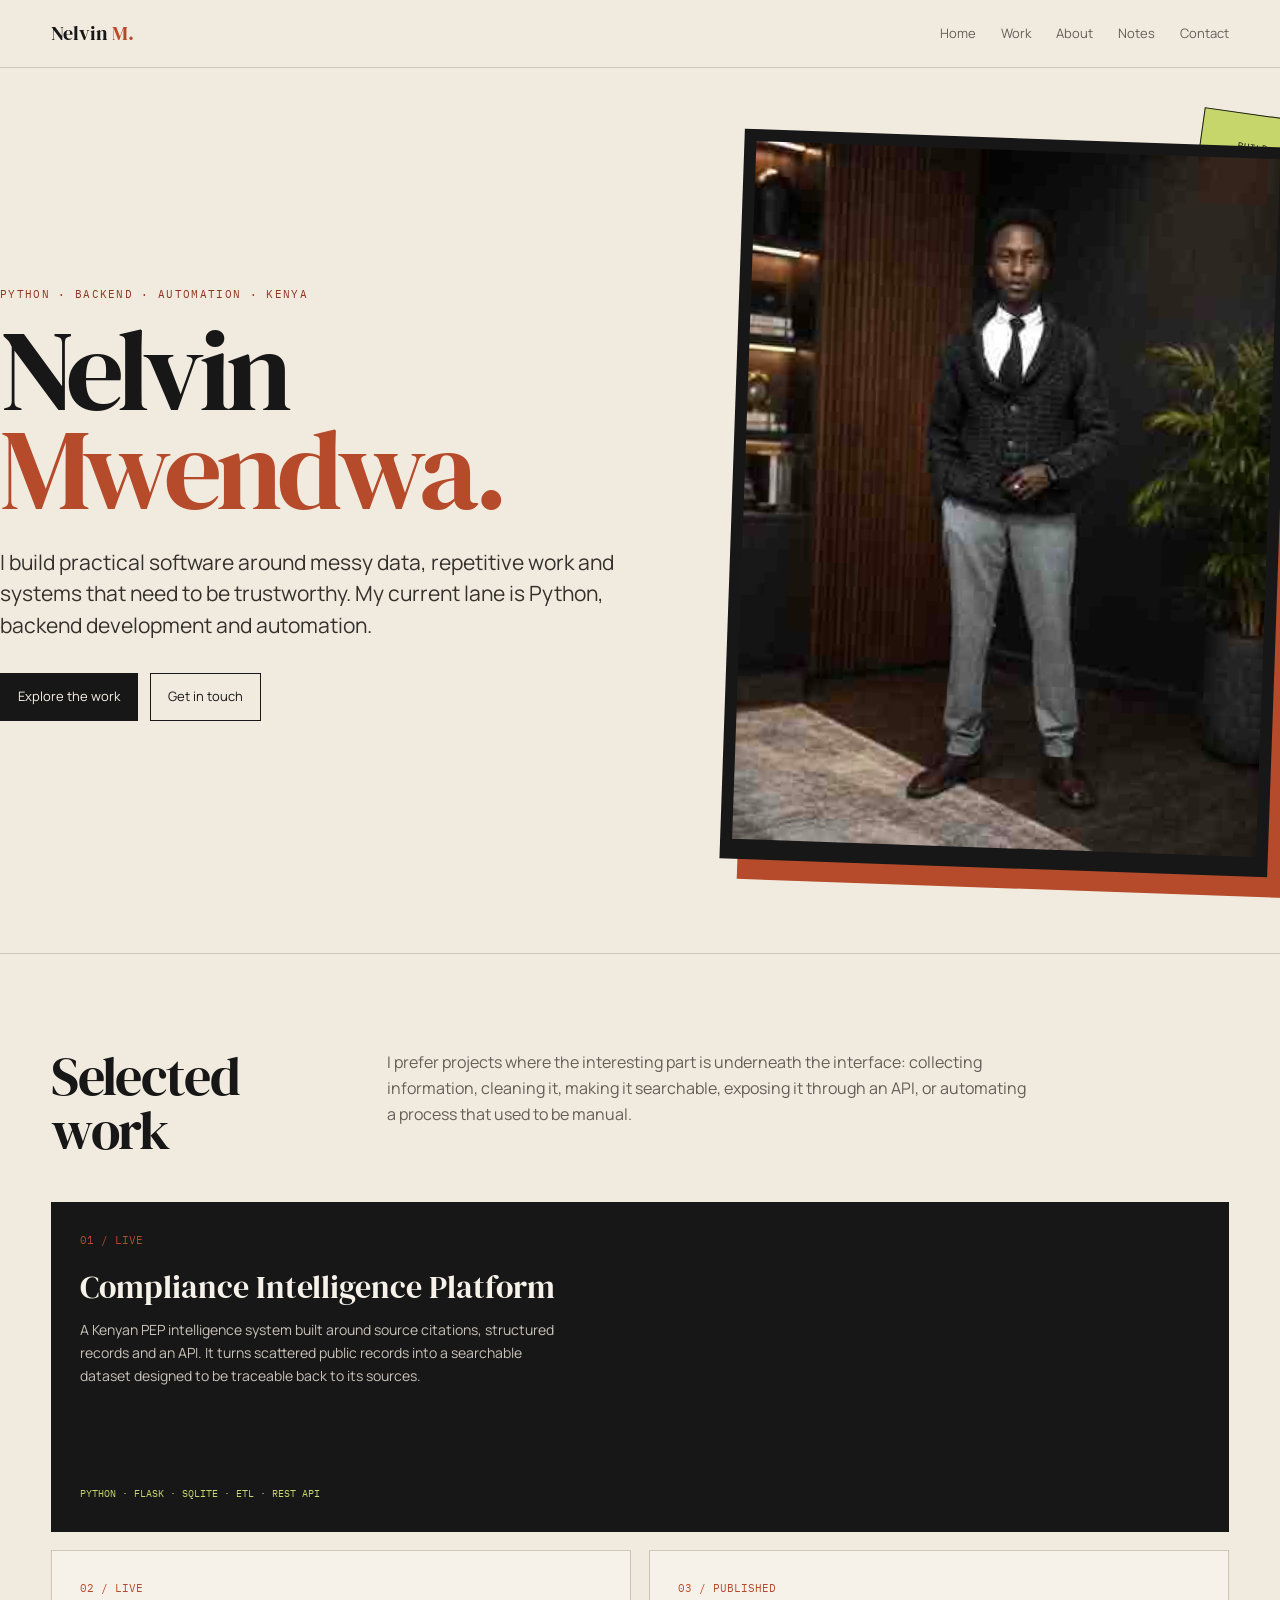
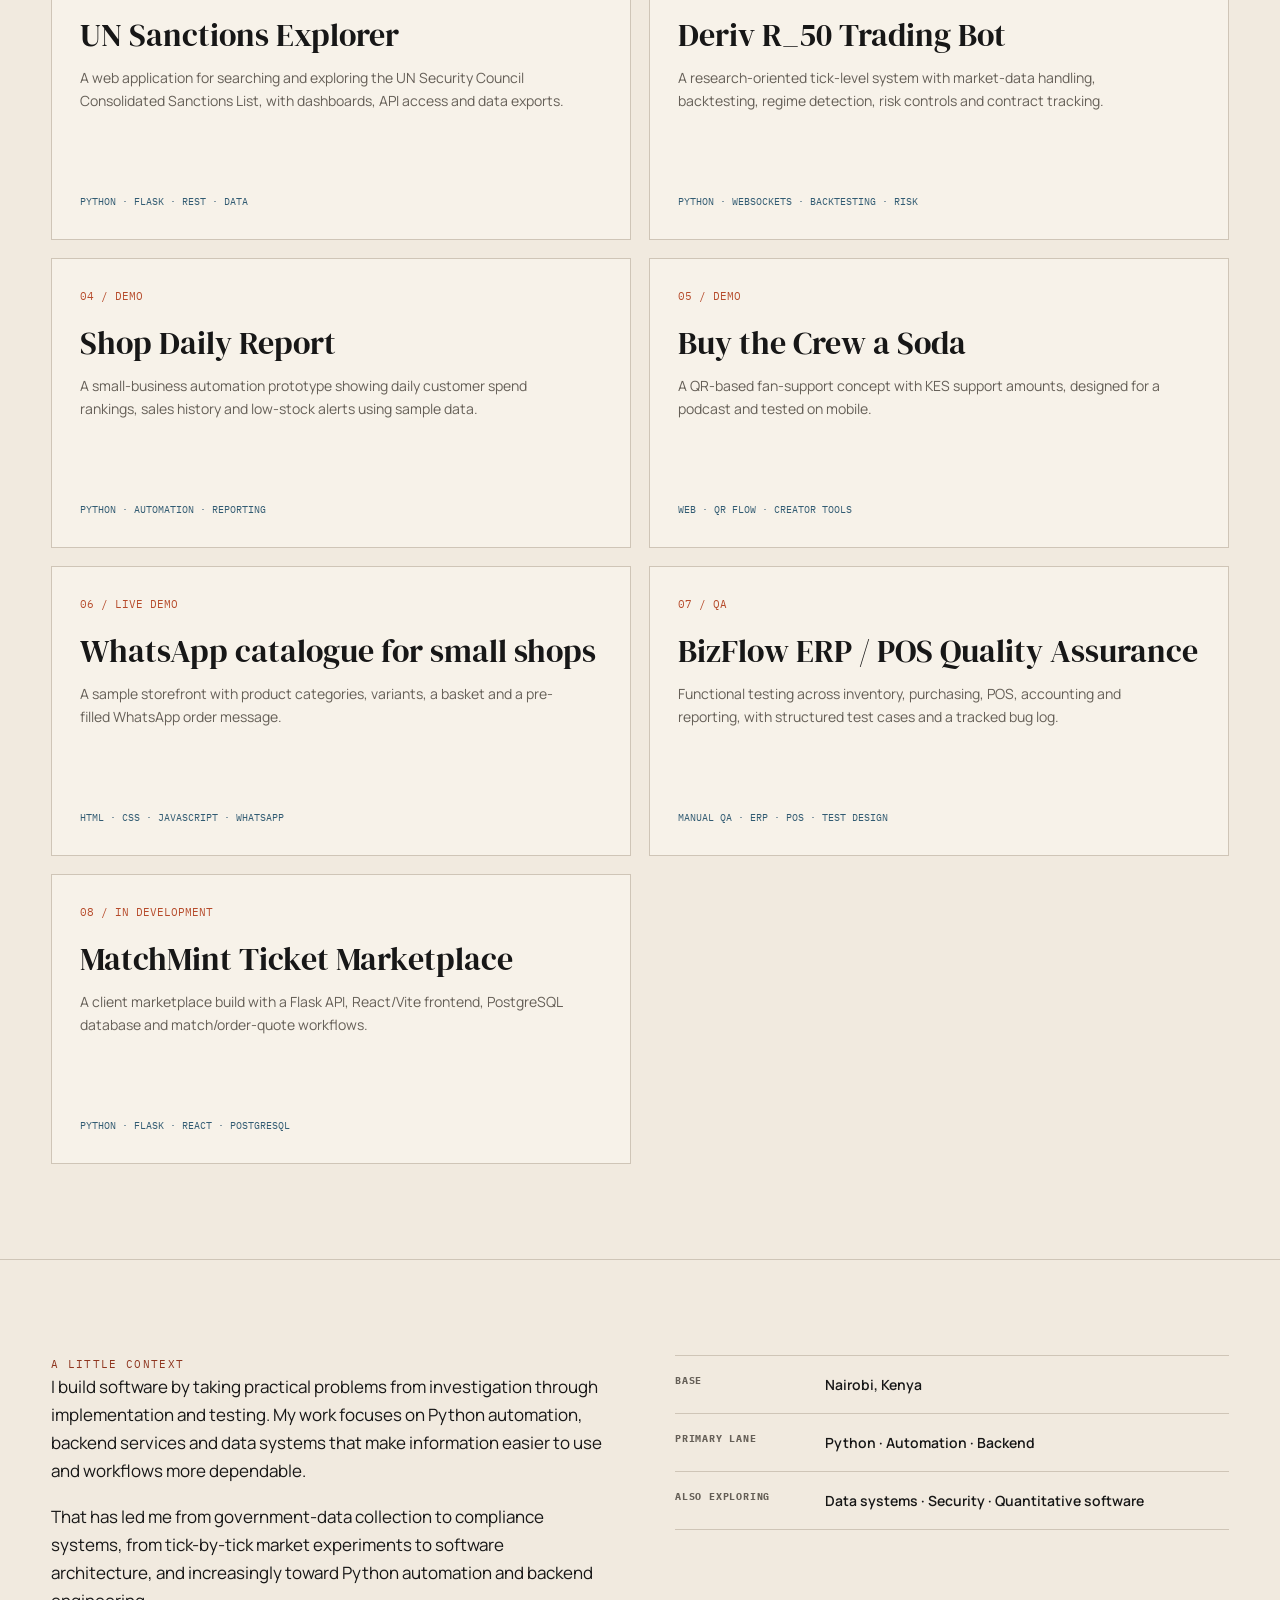
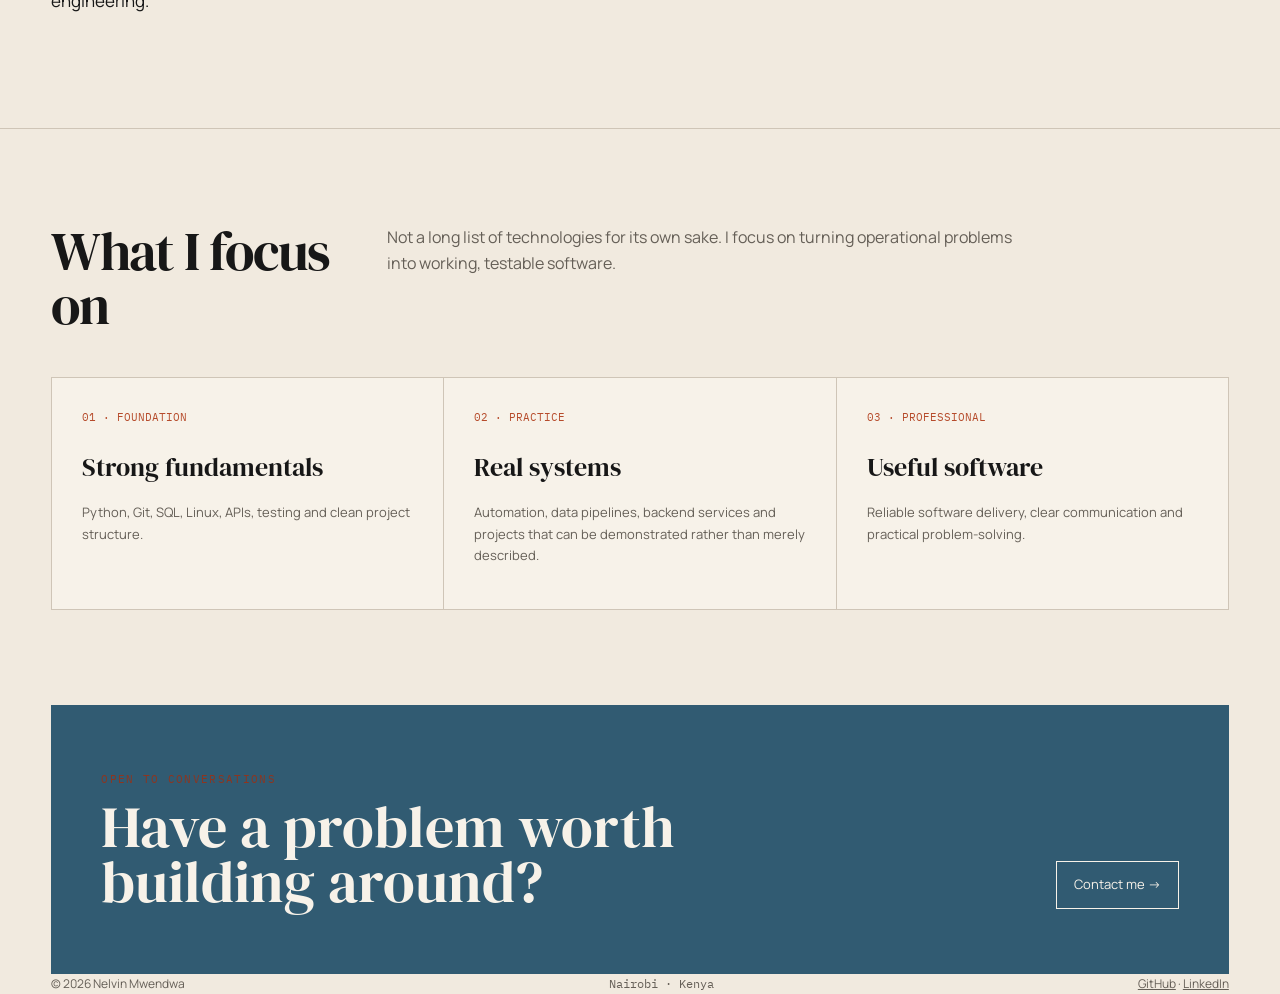
==== commit df04e214: "Feature more verified projects on portfolio homepage" ====
--- a/index.html
+++ b/index.html
@@ -21,9 +21,9 @@
  <div class="work-grid">
   <a class="project feature" href="https://compliance-intelligence-platform-hncx.onrender.com/" target="_blank" rel="noopener"><div><div class="number">01 / LIVE</div><h3>Compliance Intelligence Platform</h3><p>A Kenyan PEP intelligence system built around source citations, structured records and an API. It turns scattered public records into a searchable dataset designed to be traceable back to its sources.</p></div><div class="stack">PYTHON · FLASK · SQLITE · ETL · REST API</div></a>
   <a class="project" href="https://un-sanctions-explorer.onrender.com/" target="_blank" rel="noopener"><div><div class="number">02 / LIVE</div><h3>UN Sanctions Explorer</h3><p>A web application for searching and exploring the UN Security Council Consolidated Sanctions List, with dashboards, API access and data exports.</p></div><div class="stack">PYTHON · FLASK · REST · DATA</div></a>
-  <a class="project" href="https://github.com/nelvinmwendwa" target="_blank" rel="noopener"><div><div class="number">03 / IN PROGRESS</div><h3>Deriv R_50 Trading Bot</h3><p>A tick-level research and trading system with regime detection, risk controls, contract tracking, logging and backtesting.</p></div><div class="stack">PYTHON · WEBSOCKETS · BACKTESTING · RISK</div></a>
-  <a class="project" href="catalogue-demo/"><div><div class="number">04 / DEMO</div><h3>WhatsApp catalogue for small shops</h3><p>A sample online catalogue with product categories, variants, stock-aware basket controls and a pre-filled WhatsApp order message.</p></div><div class="stack">HTML · CSS · JAVASCRIPT · WHATSAPP</div></a>
-  <a class="project" href="work.html#automation"><div><div class="number">05 / DIRECTION</div><h3>Python automation & backend</h3><p>The direction I'm sharpening for professional work: APIs, data pipelines, automation, SQL, Linux, testing and dependable small systems.</p></div><div class="stack">PYTHON · SQL · APIS · LINUX · TESTING</div></a>
+  <a class="project" href="https://github.com/nelvinmwendwa/deriv-trading-bot" target="_blank" rel="noopener"><div><div class="number">03 / PUBLISHED</div><h3>Deriv R_50 Trading Bot</h3><p>A research-oriented tick-level system with market-data handling, backtesting, regime detection, risk controls and contract tracking.</p></div><div class="stack">PYTHON · WEBSOCKETS · BACKTESTING · RISK</div></a>
+  <a class="project" href="https://github.com/nelvinmwendwa/Shop-daily-report" target="_blank" rel="noopener"><div><div class="number">04 / DEMO</div><h3>Shop Daily Report</h3><p>A small-business automation prototype showing daily customer spend rankings, sales history and low-stock alerts using sample data.</p></div><div class="stack">PYTHON · AUTOMATION · REPORTING</div></a><a class="project" href="https://github.com/nelvinmwendwa/97s-soda-demo" target="_blank" rel="noopener"><div><div class="number">05 / DEMO</div><h3>Buy the Crew a Soda</h3><p>A QR-based fan-support concept with KES support amounts, designed for a podcast and tested on mobile.</p></div><div class="stack">WEB · QR FLOW · CREATOR TOOLS</div></a><a class="project" href="catalogue-demo/"><div><div class="number">06 / LIVE DEMO</div><h3>WhatsApp catalogue for small shops</h3><p>A sample storefront with product categories, variants, a basket and a pre-filled WhatsApp order message.</p></div><div class="stack">HTML · CSS · JAVASCRIPT · WHATSAPP</div></a>
+  <a class="project" href="work.html#bizflow"><div><div class="number">07 / QA</div><h3>BizFlow ERP / POS Quality Assurance</h3><p>Functional testing across inventory, purchasing, POS, accounting and reporting, with structured test cases and a tracked bug log.</p></div><div class="stack">MANUAL QA · ERP · POS · TEST DESIGN</div></a><a class="project" href="work.html#matchmint"><div><div class="number">08 / IN DEVELOPMENT</div><h3>MatchMint Ticket Marketplace</h3><p>A client marketplace build with a Flask API, React/Vite frontend, PostgreSQL database and match/order-quote workflows.</p></div><div class="stack">PYTHON · FLASK · REACT · POSTGRESQL</div></a>
  </div>
 </div></section>
 
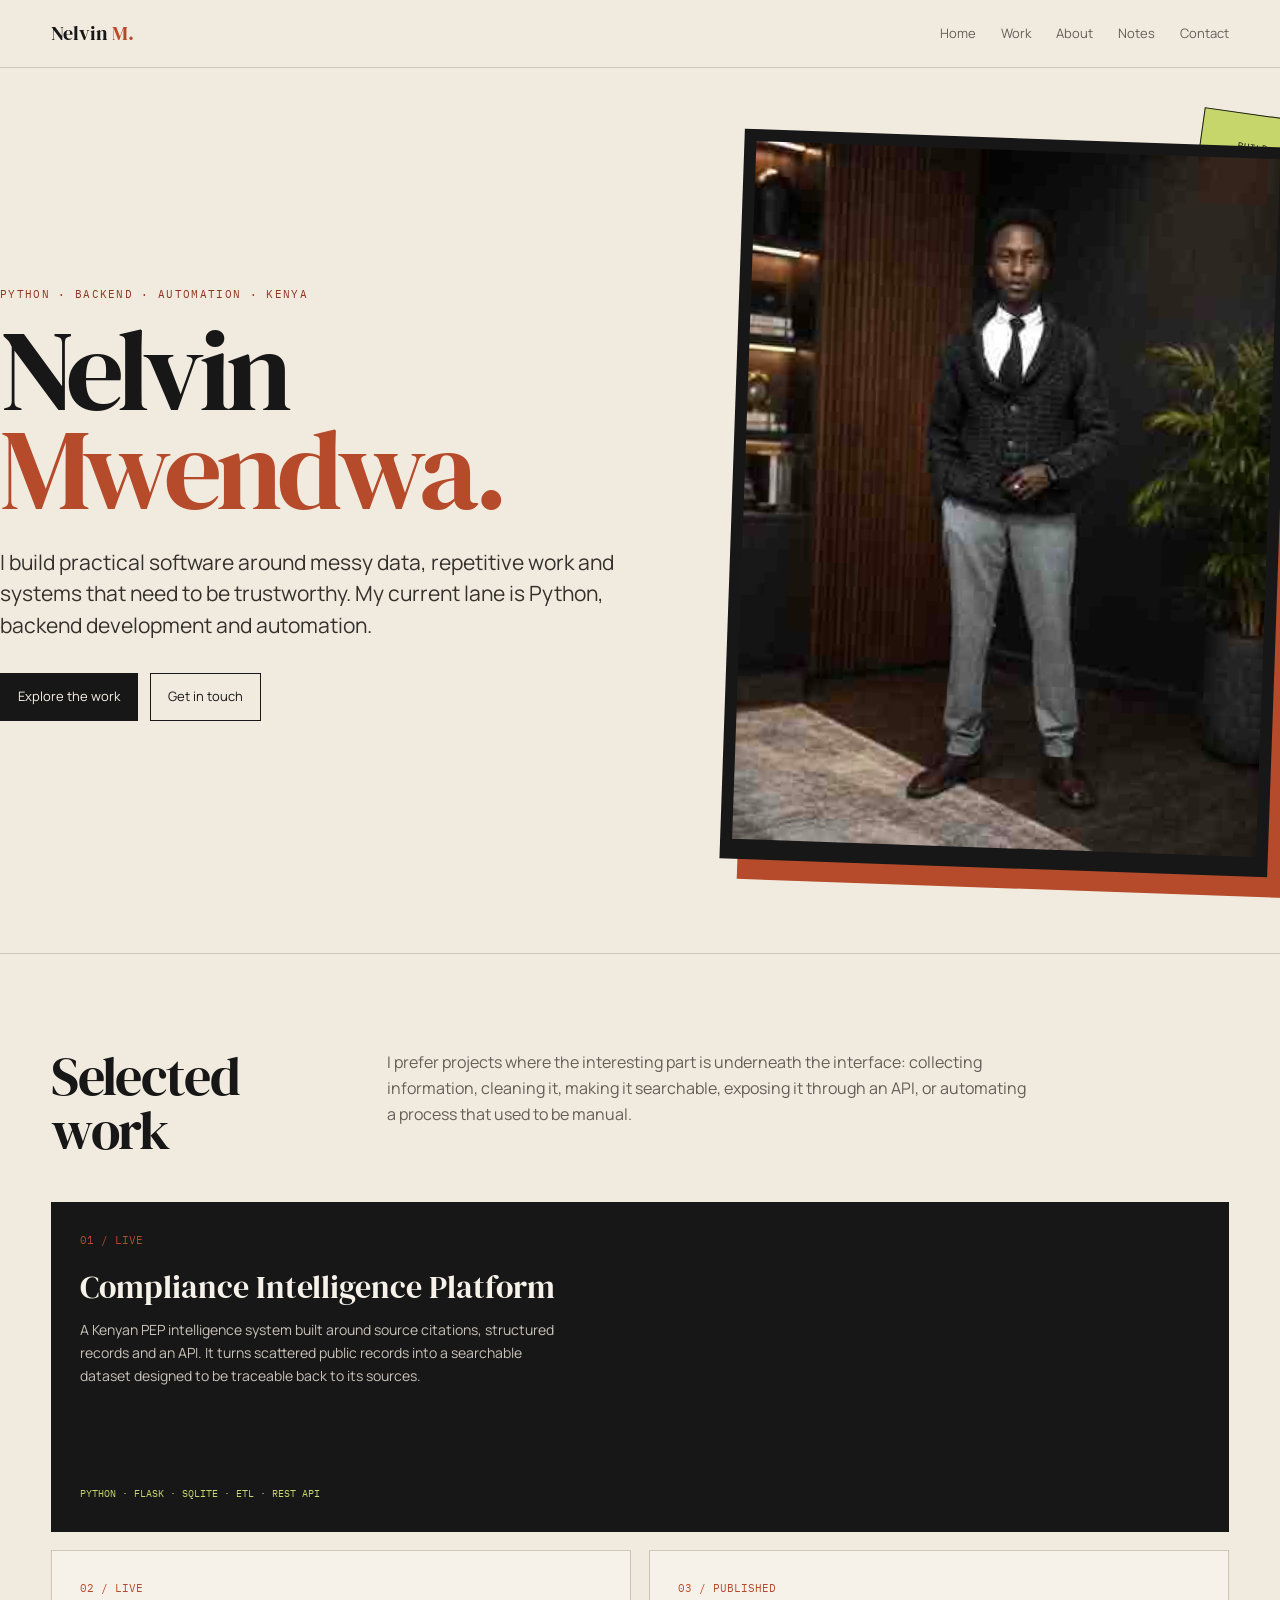
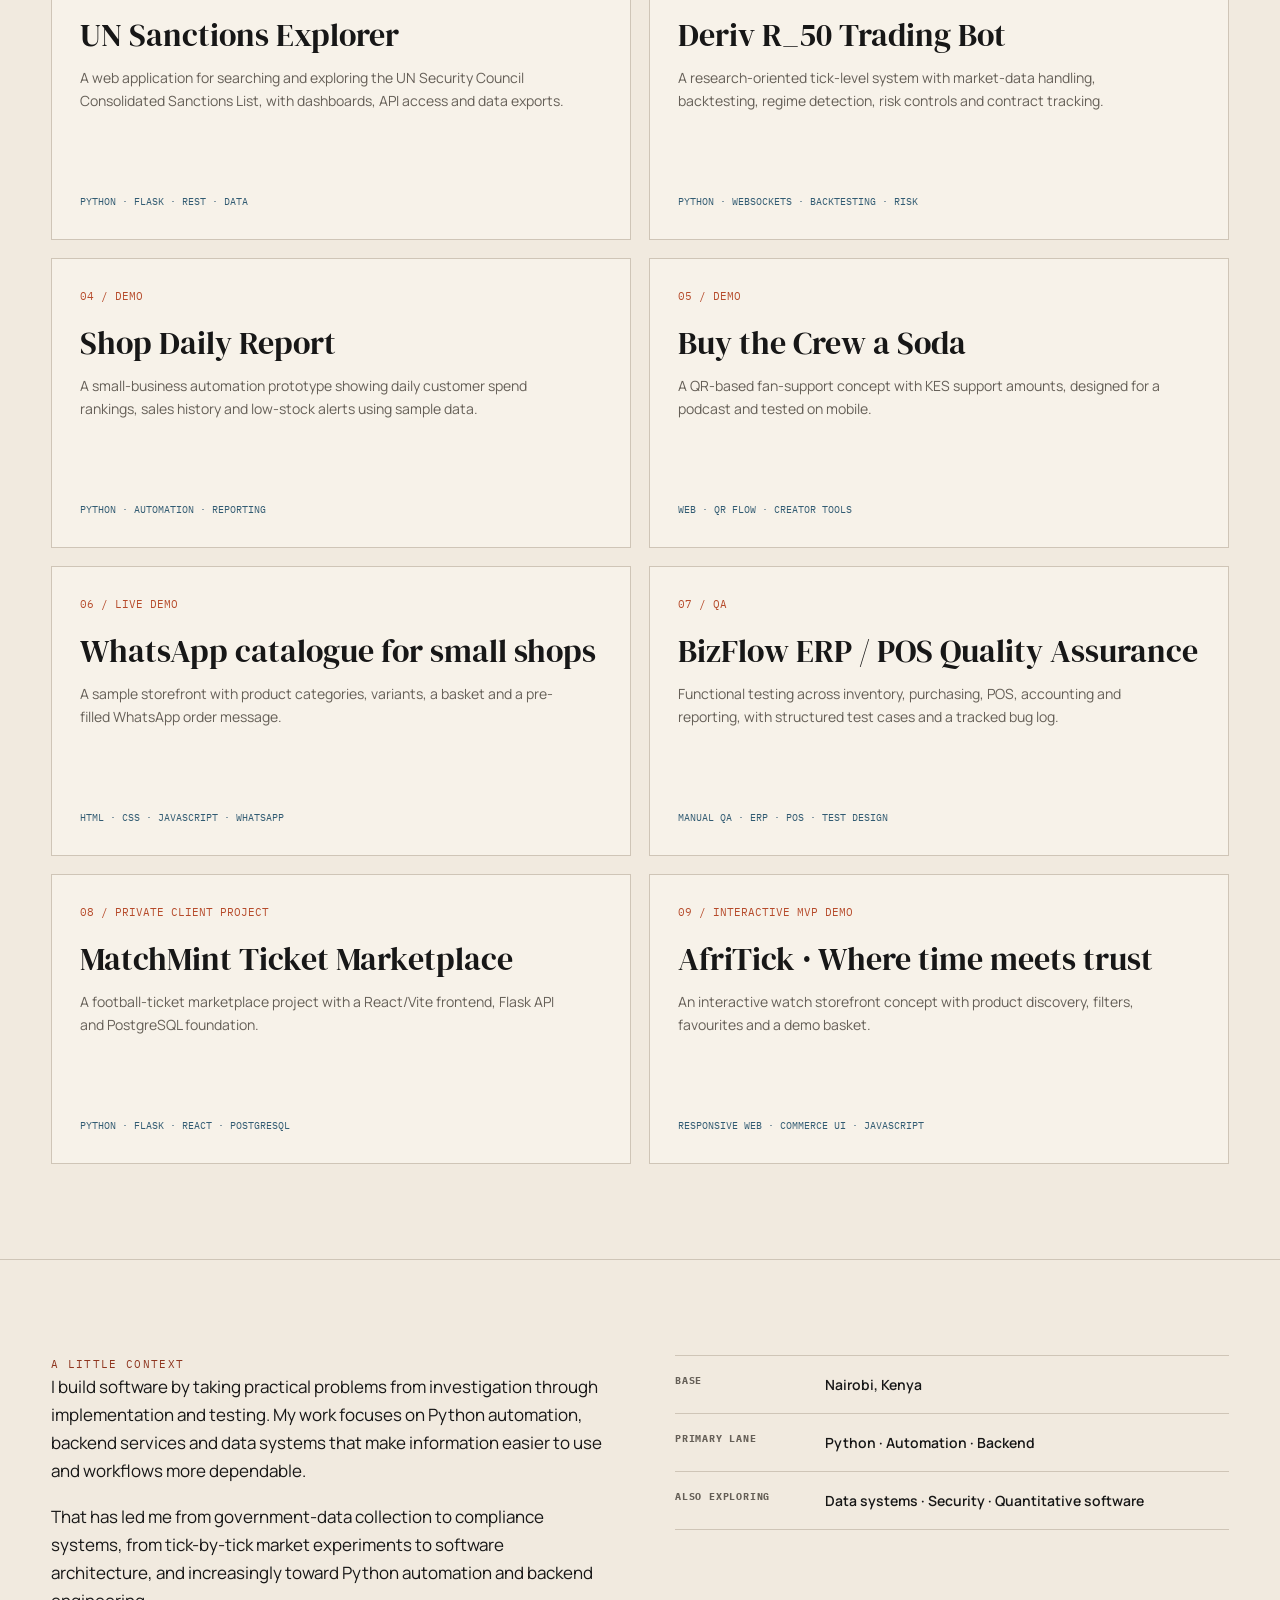
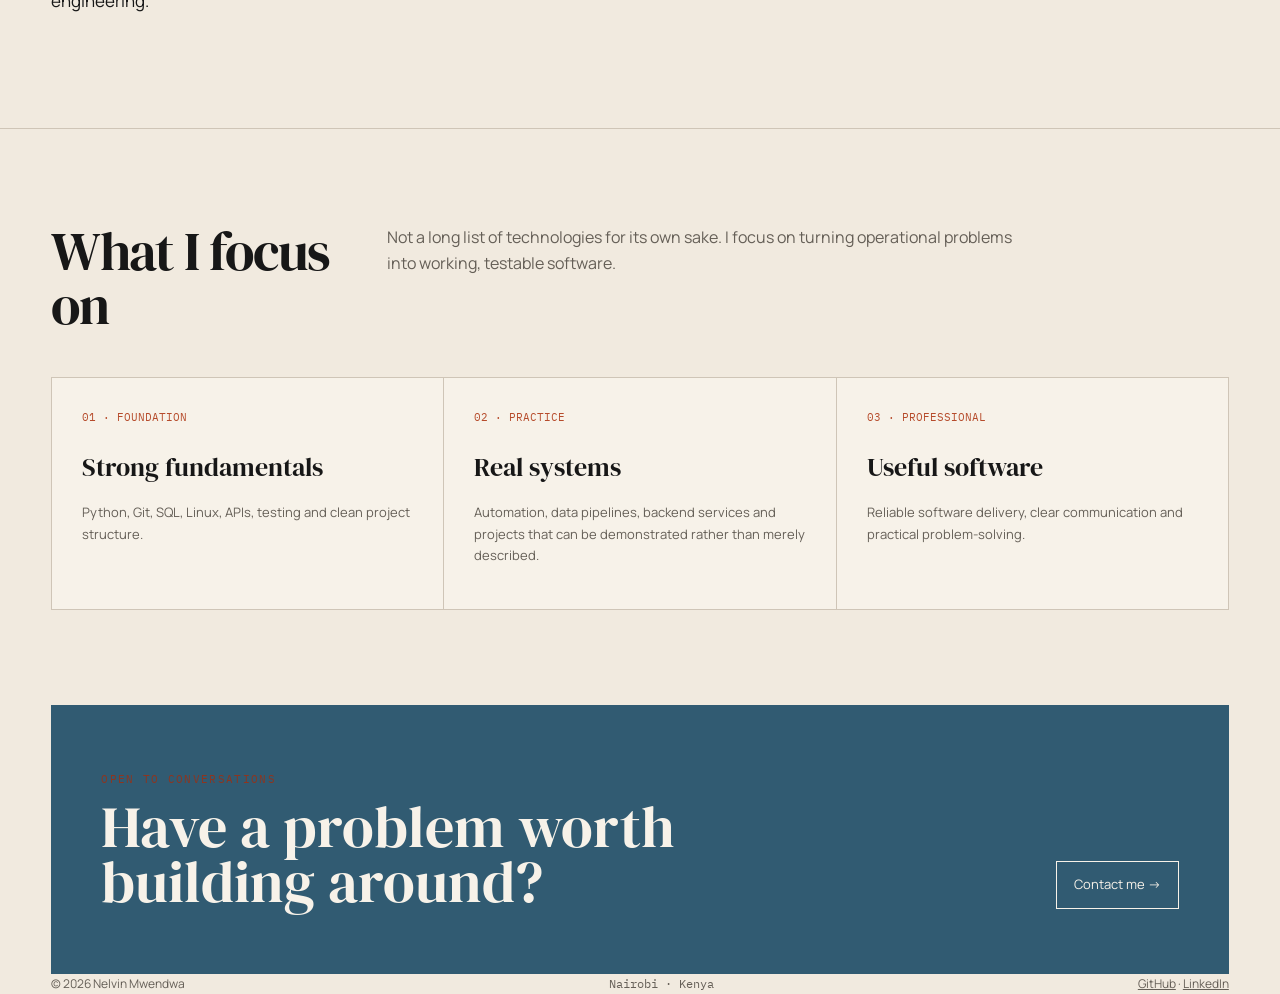
==== commit 67c06576: "Feature AfriTick and MatchMint project previews on homepage" ====
--- a/index.html
+++ b/index.html
@@ -23,7 +23,7 @@
   <a class="project" href="https://un-sanctions-explorer.onrender.com/" target="_blank" rel="noopener"><div><div class="number">02 / LIVE</div><h3>UN Sanctions Explorer</h3><p>A web application for searching and exploring the UN Security Council Consolidated Sanctions List, with dashboards, API access and data exports.</p></div><div class="stack">PYTHON · FLASK · REST · DATA</div></a>
   <a class="project" href="https://github.com/nelvinmwendwa/deriv-trading-bot" target="_blank" rel="noopener"><div><div class="number">03 / PUBLISHED</div><h3>Deriv R_50 Trading Bot</h3><p>A research-oriented tick-level system with market-data handling, backtesting, regime detection, risk controls and contract tracking.</p></div><div class="stack">PYTHON · WEBSOCKETS · BACKTESTING · RISK</div></a>
   <a class="project" href="https://github.com/nelvinmwendwa/Shop-daily-report" target="_blank" rel="noopener"><div><div class="number">04 / DEMO</div><h3>Shop Daily Report</h3><p>A small-business automation prototype showing daily customer spend rankings, sales history and low-stock alerts using sample data.</p></div><div class="stack">PYTHON · AUTOMATION · REPORTING</div></a><a class="project" href="https://github.com/nelvinmwendwa/97s-soda-demo" target="_blank" rel="noopener"><div><div class="number">05 / DEMO</div><h3>Buy the Crew a Soda</h3><p>A QR-based fan-support concept with KES support amounts, designed for a podcast and tested on mobile.</p></div><div class="stack">WEB · QR FLOW · CREATOR TOOLS</div></a><a class="project" href="catalogue-demo/"><div><div class="number">06 / LIVE DEMO</div><h3>WhatsApp catalogue for small shops</h3><p>A sample storefront with product categories, variants, a basket and a pre-filled WhatsApp order message.</p></div><div class="stack">HTML · CSS · JAVASCRIPT · WHATSAPP</div></a>
-  <a class="project" href="work.html#bizflow"><div><div class="number">07 / QA</div><h3>BizFlow ERP / POS Quality Assurance</h3><p>Functional testing across inventory, purchasing, POS, accounting and reporting, with structured test cases and a tracked bug log.</p></div><div class="stack">MANUAL QA · ERP · POS · TEST DESIGN</div></a><a class="project" href="work.html#matchmint"><div><div class="number">08 / IN DEVELOPMENT</div><h3>MatchMint Ticket Marketplace</h3><p>A client marketplace build with a Flask API, React/Vite frontend, PostgreSQL database and match/order-quote workflows.</p></div><div class="stack">PYTHON · FLASK · REACT · POSTGRESQL</div></a>
+  <a class="project" href="case-studies/bizflow-qa.html"><div><div class="number">07 / QA</div><h3>BizFlow ERP / POS Quality Assurance</h3><p>Functional testing across inventory, purchasing, POS, accounting and reporting, with structured test cases and a tracked bug log.</p></div><div class="stack">MANUAL QA · ERP · POS · TEST DESIGN</div></a><a class="project" href="matchmint-preview/"><div><div class="number">08 / PRIVATE CLIENT PROJECT</div><h3>MatchMint Ticket Marketplace</h3><p>A football-ticket marketplace project with a React/Vite frontend, Flask API and PostgreSQL foundation.</p></div><div class="stack">PYTHON · FLASK · REACT · POSTGRESQL</div></a><a class="project" href="afritick-demo/"><div><div class="number">09 / INTERACTIVE MVP DEMO</div><h3>AfriTick · Where time meets trust</h3><p>An interactive watch storefront concept with product discovery, filters, favourites and a demo basket.</p></div><div class="stack">RESPONSIVE WEB · COMMERCE UI · JAVASCRIPT</div></a>
  </div>
 </div></section>
 
--- a/styles.css
+++ b/styles.css
@@ -151,3 +151,15 @@
 /* Text-based portrait fallback: keeps the hero complete without a local photo asset. */
 .photo-frame.monogram{display:grid;place-items:center;color:var(--lime);font:clamp(5.5rem,13vw,10.5rem)/1 "DM Serif Display",Georgia,serif;letter-spacing:-.08em}
 .photo-frame.monogram small{position:absolute;bottom:22px;left:0;right:0;text-align:center;color:#f7f2e9;font:10px "IBM Plex Mono",monospace;letter-spacing:.16em}
+
+
+/* Cross-document page transitions (progressive enhancement) */
+@view-transition{navigation:auto}
+::view-transition-old(root){animation:portfolio-exit .18s ease both}
+::view-transition-new(root){animation:portfolio-enter .32s cubic-bezier(.2,.75,.25,1) both}
+@keyframes portfolio-enter{from{opacity:0;transform:translateY(9px);filter:blur(2px)}to{opacity:1;transform:translateY(0);filter:blur(0)}}
+@keyframes portfolio-exit{to{opacity:0;transform:translateY(-4px)}}
+@media(prefers-reduced-motion:reduce){
+  *,*::before,*::after{scroll-behavior:auto!important;animation-duration:.01ms!important;animation-iteration-count:1!important;transition-duration:.01ms!important}
+  ::view-transition-old(root),::view-transition-new(root){animation:none}
+}
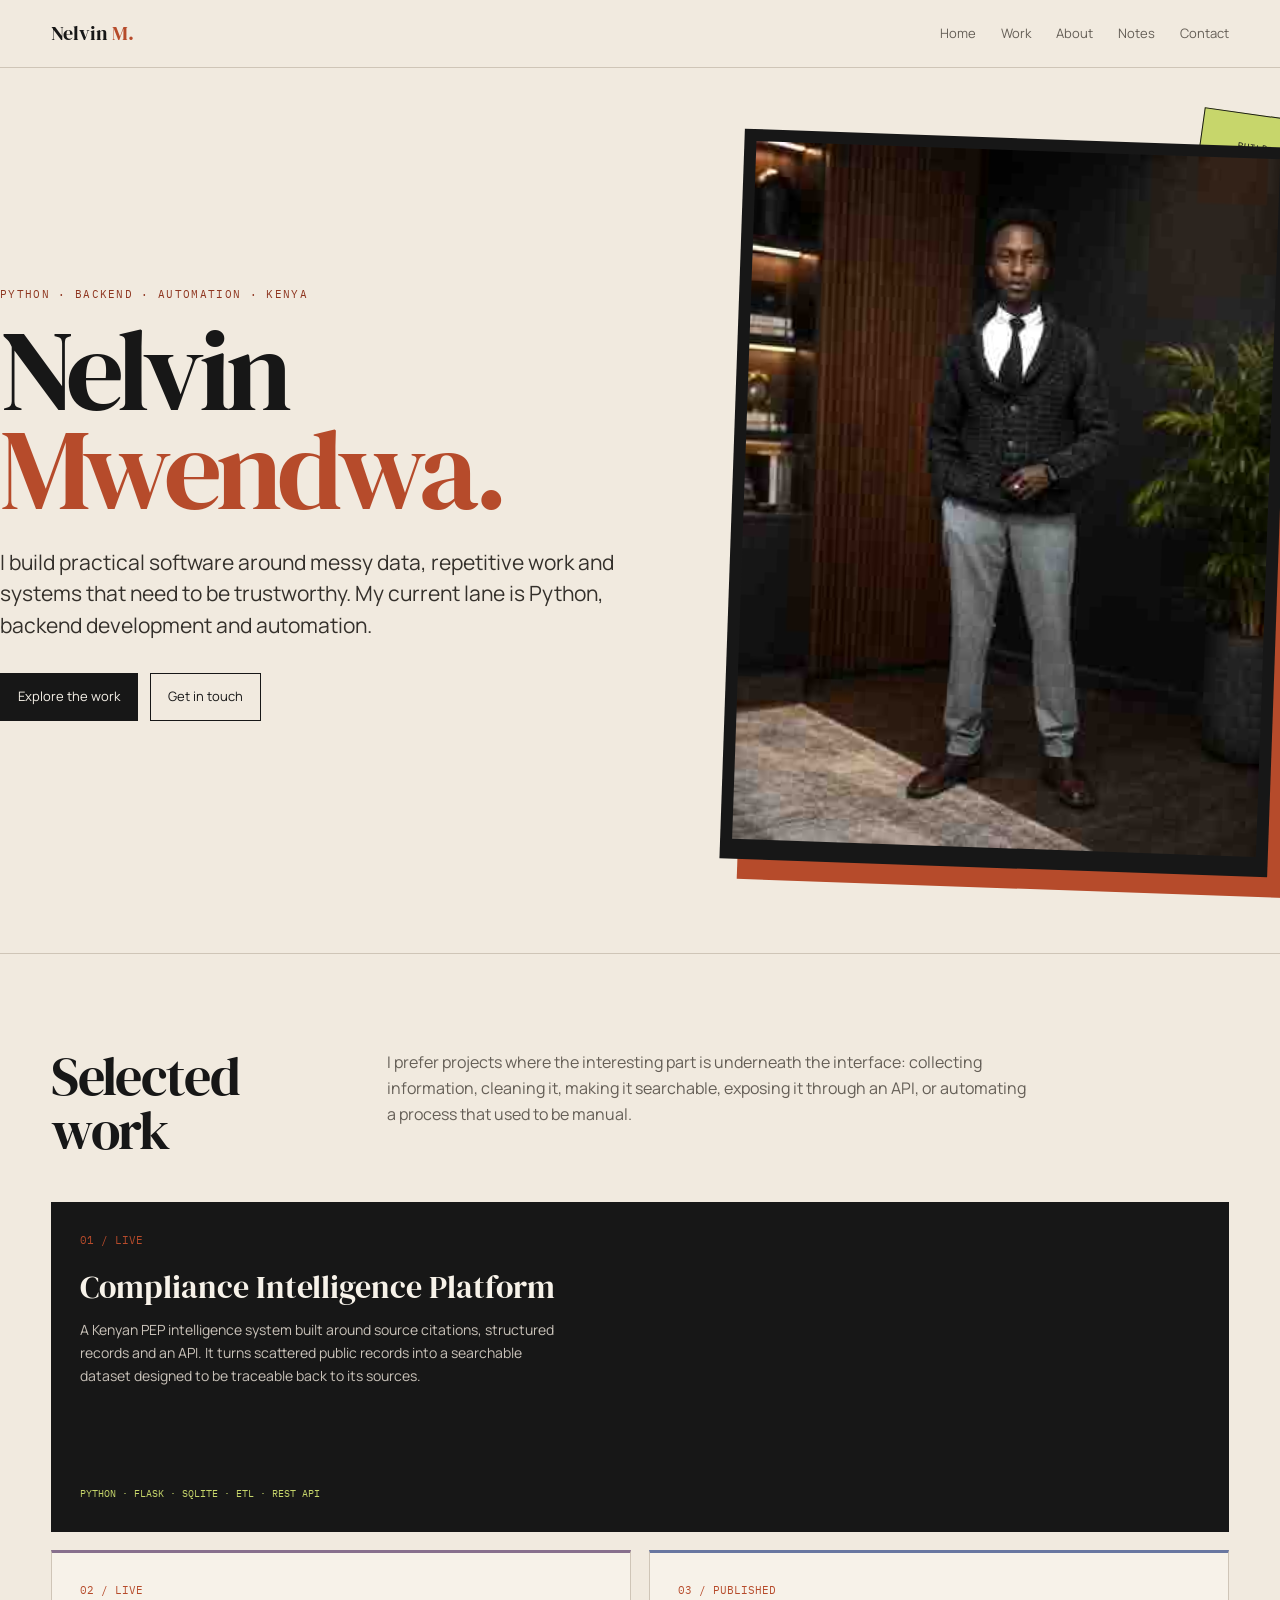
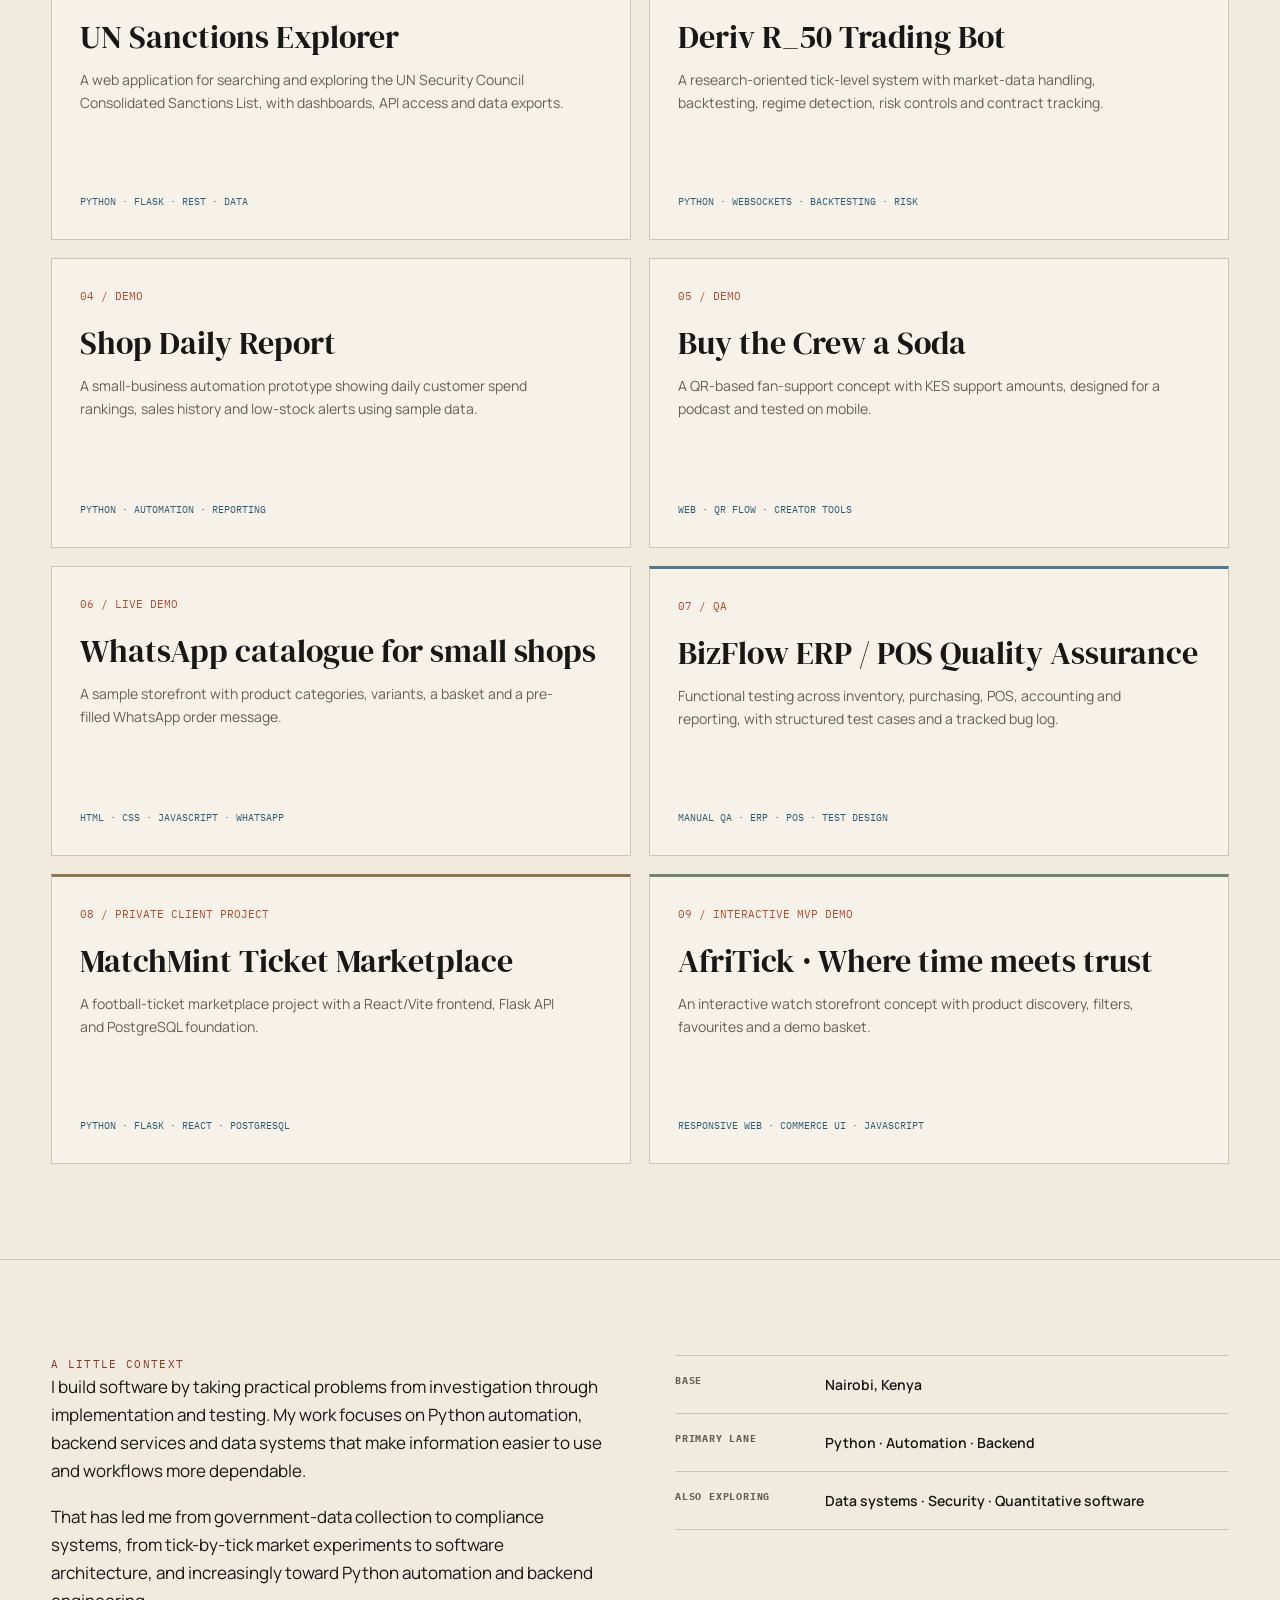
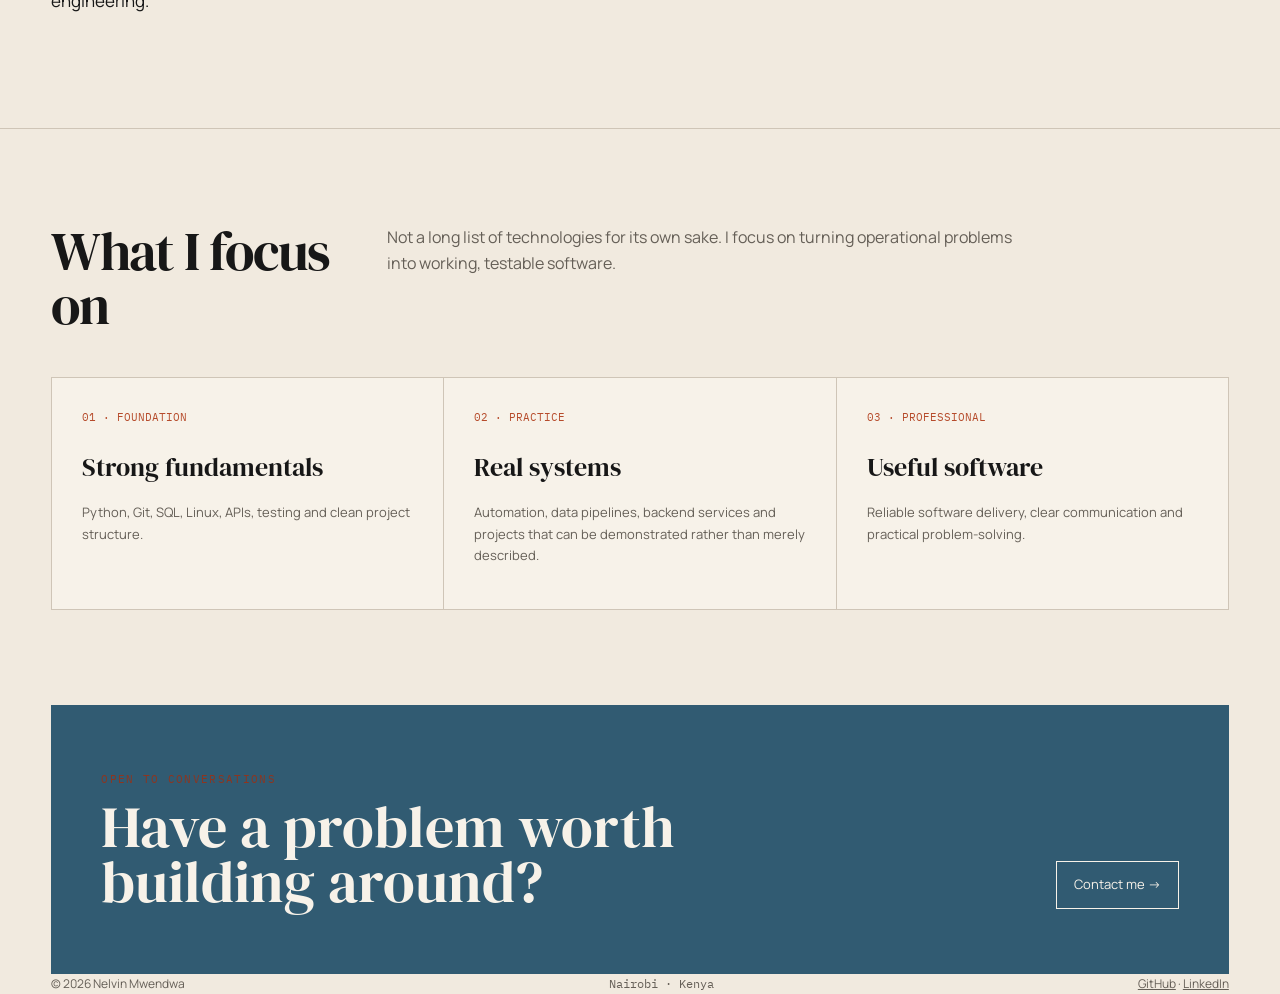
==== commit d7e54fe7: "Enable consistent page transitions" ====
--- a/index.html
+++ b/index.html
@@ -40,4 +40,5 @@
 </div></section>
 
 <div class="container"><section class="contact-band"><div><div class="eyebrow">Open to conversations</div><h2>Have a problem worth building around?</h2></div><a class="button" href="contact.html">Contact me →</a></section></div>
-</main><footer class="container"><div>© 2026 Nelvin Mwendwa</div><div class="mono">Nairobi · Kenya</div><div><a href="https://github.com/nelvinmwendwa" target="_blank" rel="noopener">GitHub</a> · <a href="https://www.linkedin.com/in/nelvin-mwendwa/" target="_blank" rel="noopener">LinkedIn</a></div></footer></body></html>+</main><footer class="container"><div>© 2026 Nelvin Mwendwa</div><div class="mono">Nairobi · Kenya</div><div><a href="https://github.com/nelvinmwendwa" target="_blank" rel="noopener">GitHub</a> · <a href="https://www.linkedin.com/in/nelvin-mwendwa/" target="_blank" rel="noopener">LinkedIn</a></div></footer><script src="page-transitions.js" defer></script>
+</body></html>
--- a/styles.css
+++ b/styles.css
@@ -153,13 +153,21 @@
 .photo-frame.monogram small{position:absolute;bottom:22px;left:0;right:0;text-align:center;color:#f7f2e9;font:10px "IBM Plex Mono",monospace;letter-spacing:.16em}
 
 
-/* Cross-document page transitions (progressive enhancement) */
-@view-transition{navigation:auto}
-::view-transition-old(root){animation:portfolio-exit .18s ease both}
-::view-transition-new(root){animation:portfolio-enter .32s cubic-bezier(.2,.75,.25,1) both}
-@keyframes portfolio-enter{from{opacity:0;transform:translateY(9px);filter:blur(2px)}to{opacity:1;transform:translateY(0);filter:blur(0)}}
-@keyframes portfolio-exit{to{opacity:0;transform:translateY(-4px)}}
-@media(prefers-reduced-motion:reduce){
-  *,*::before,*::after{scroll-behavior:auto!important;animation-duration:.01ms!important;animation-iteration-count:1!important;transition-duration:.01ms!important}
-  ::view-transition-old(root),::view-transition-new(root){animation:none}
-}
+
+/* Deliberate, lightweight page transitions with universal-browser fallback */
+body{opacity:1;transform:translateY(0)}
+body.page-enter{animation:page-enter .46s cubic-bezier(.2,.7,.2,1) both}
+body.page-leaving{opacity:0;transform:translateY(-5px);transition:opacity .2s ease,transform .2s ease}
+@keyframes page-enter{from{opacity:0;transform:translateY(9px)}to{opacity:1;transform:translateY(0)}}
+@media(prefers-reduced-motion:reduce){body.page-enter,body.page-leaving{animation:none!important;transition:none!important;opacity:1;transform:none}}
+/* Project identities: restrained accents, shared portfolio design */
+.project[href*="afritick"],.entry#afritick{--project-accent:#71866f;--project-wash:#e7ece3}
+.project[href*="matchmint"],.entry#matchmint{--project-accent:#8d7650;--project-wash:#eee9df}
+.project[href*="bizflow"],.entry#bizflow{--project-accent:#55778a;--project-wash:#e5edf0}
+.project[href*="deriv"],.entry#deriv{--project-accent:#6977a0;--project-wash:#e9ebf3}
+.project[href*="sanctions"],.entry#sanctions{--project-accent:#88708d;--project-wash:#eee8ef}
+.project[href*="afritick"],.project[href*="matchmint"],.project[href*="bizflow"],.project[href*="deriv"],.project[href*="sanctions"]{border-top:3px solid var(--project-accent,var(--line))}
+.project[href*="afritick"]:hover,.project[href*="matchmint"]:hover,.project[href*="bizflow"]:hover,.project[href*="deriv"]:hover,.project[href*="sanctions"]:hover{border-color:var(--project-accent);box-shadow:8px 8px 0 var(--project-wash)}
+.entry#afritick,.entry#matchmint,.entry#bizflow{padding-left:14px;border-left:3px solid var(--project-accent)}
+.entry#afritick .date,.entry#matchmint .date,.entry#bizflow .date{color:var(--project-accent)}
+.photo-frame img{image-rendering:auto;filter:saturate(.98) contrast(1.02)}
